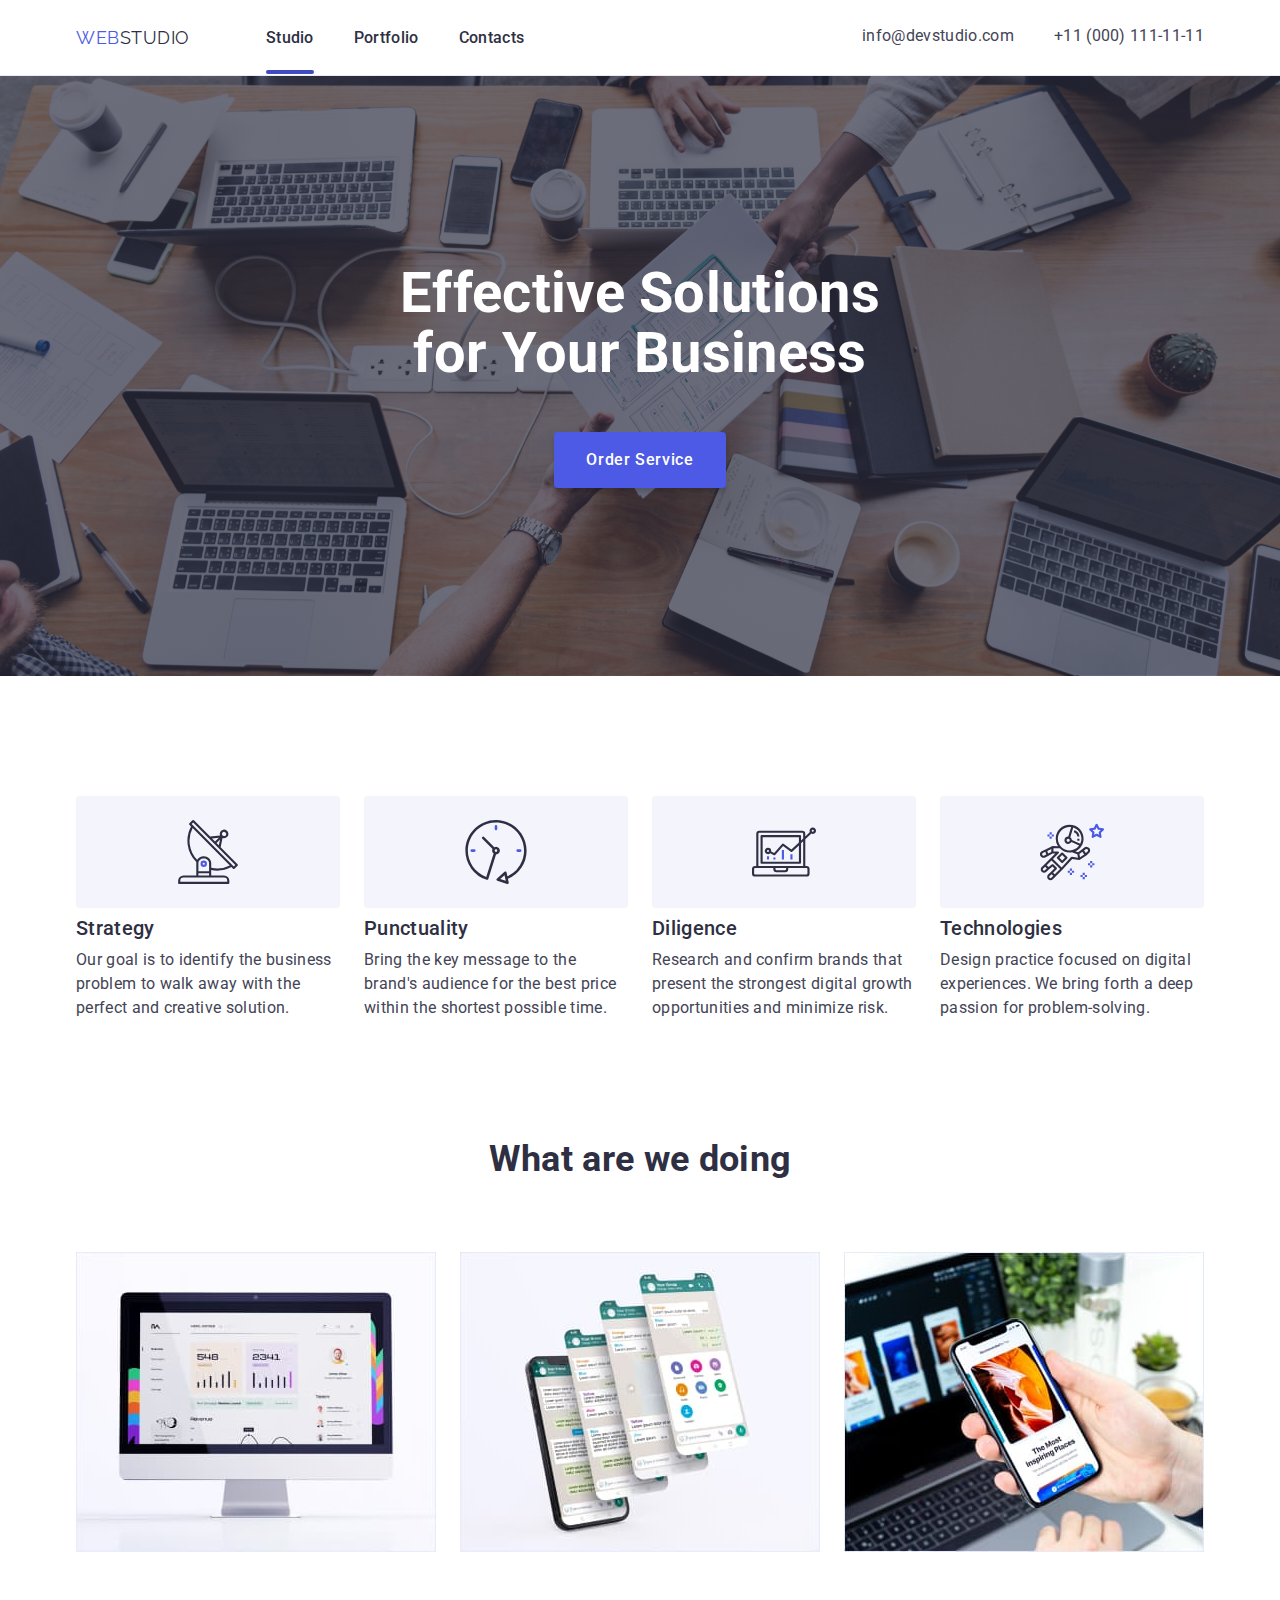
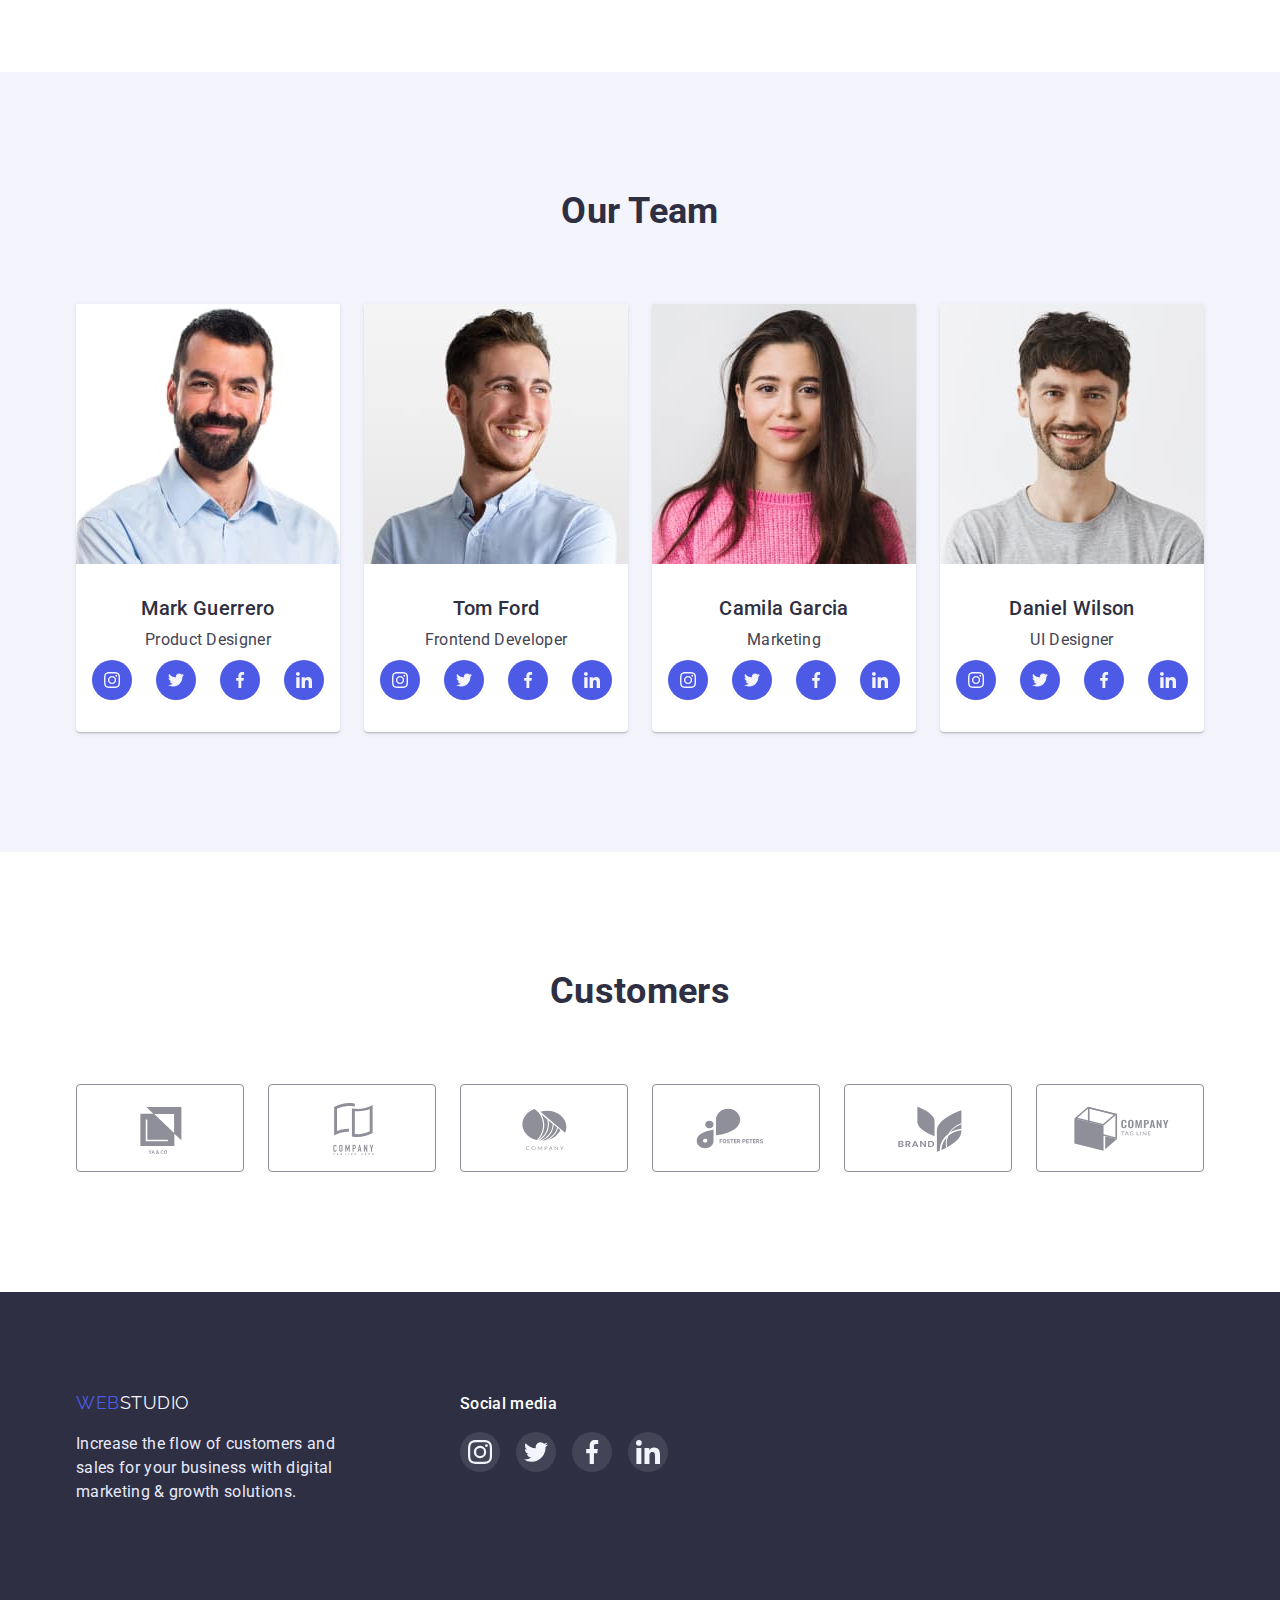
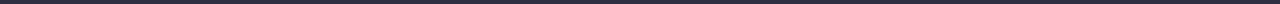
==== index.html @ 822877cd "Initial commit" ====
<!DOCTYPE html>
<html lang="en">
  <head>
    <meta charset="UTF-8" />
    <meta name="viewport" content="width=device-width, initial-scale=1.0" />
    <title>WebStudio</title>
    <link rel="preconnect" href="https://fonts.googleapis.com" />
    <link rel="preconnect" href="https://fonts.gstatic.com" crossorigin />
    <link
      href="https://fonts.googleapis.com/css2?family=Raleway:wght@800&family=Roboto:wght@400;500;700;900&display=swap"
      rel="stylesheet"
    />
    <link
      rel="stylesheet"
      href="https://cdnjs.cloudflare.com/ajax/libs/modern-normalize/1.0.0/modern-normalize.min.css"
    />
    <link rel="stylesheet" href="./css/styles.css" />
  </head>
  <body>
    <header class="header">
      <div class="container">
        <!-- Navigation -->
        <nav class="header-nav">
          <!-- Logo -->
          <a href="./index.html" class="header-logo link">
            <span class="web-logo-part">Web</span>Studio</a
          >
          <!-- Sections -->
          <ul class="header-menu list">
            <li><a href="./index.html" class="active-link">Studio</a></li>
            <li>
              <a href="./portfolio.html" class="link">Portfolio</a>
            </li>
            <li><a href="#" class="link">Contacts</a></li>
          </ul>
        </nav>
        <!-- Contacts -->
        <address>
          <ul class="header-contacts list">
            <li>
              <a
                href="mailto:info@devstudio.com"
                class="header-contacts-mailto link"
                >info@devstudio.com</a
              >
            </li>
            <li>
              <a href="tel:+11(000)111-11-11" class="header-contacts-tel link"
                >+11 (000) 111-11-11</a
              >
            </li>
          </ul>
        </address>
      </div>
    </header>
    <main>
      <!-- Hero -->
      <section class="hero">
        <h1 class="hero-title main-title">
          Effective Solutions for Your Business
        </h1>
        <button type="button" class="btn primary modal-open" data-modal-open>
          Order Service
        </button>
      </section>
      <!-- Оur Features -->
      <section class="section">
        <div class="container">
          <h2 class="visually-hidden">Оur Features</h2>
          <ul class="features-list list">
            <li class="features-item">
              <div class="features-container">
                <svg class="features-icon" width="64" height="64">
                  <use href="./images/icons.svg#icon-feature-1"></use>
                </svg>
              </div>
              <h3 class="sub-title">Strategy</h3>
              <p>
                Our goal is to identify the business problem to walk away with
                the perfect and creative solution.
              </p>
            </li>
            <li class="features-item">
              <div class="features-container">
                <svg class="features-icon" width="64" height="64">
                  <use href="./images/icons.svg#icon-feature-2"></use>
                </svg>
              </div>
              <h3 class="sub-title">Punctuality</h3>
              <p>
                Bring the key message to the brand's audience for the best price
                within the shortest possible time.
              </p>
            </li>
            <li class="features-item">
              <div class="features-container">
                <svg class="features-icon" width="64" height="64">
                  <use href="./images/icons.svg#icon-feature-3"></use>
                </svg>
              </div>
              <h3 class="sub-title">Diligence</h3>
              <p>
                Research and confirm brands that present the strongest digital
                growth opportunities and minimize risk.
              </p>
            </li>
            <li class="features-item">
              <div class="features-container">
                <svg class="features-icon" width="64" height="64">
                  <use href="./images/icons.svg#icon-feature-4"></use>
                </svg>
              </div>
              <h3 class="sub-title">Technologies</h3>
              <p>
                Design practice focused on digital experiences. We bring forth a
                deep passion for problem-solving.
              </p>
            </li>
          </ul>
        </div>
      </section>
      <!-- Our Flow -->
      <section class="flow">
        <div class="container">
          <h2 class="section-title">What are we doing</h2>
          <ul class="flow-list list">
            <li class="flow-item">
              <img
                src="./images/our-flow/monitor.jpg"
                alt="Monitor with infographic on the webpage"
                width="360"
                height="300"
              />
            </li>
            <li class="flow-item">
              <img
                src="./images/our-flow/mobile_screens.jpg"
                alt="Mobile phone with four examples of messages screen"
                width="360"
                height="300"
              />
            </li>
            <li class="flow-item">
              <img
                src="./images/our-flow/mobile_in_hand.jpg"
                alt="Mobile phone with the bright picture in the man's hand on the background of the laptop"
                width="360"
                height="300"
              />
            </li>
          </ul>
        </div>
      </section>
      <!-- Our Team -->
      <section class="team section">
        <div class="container">
          <h2 class="section-title">Our Team</h2>
          <ul class="team-list list">
            <li class="team-item">
              <img
                src="./images/our-team/mark.jpg"
                alt="Photo of Mark Guerrero - our Product Designer"
                width="264"
                height="260"
              />
              <div class="team-item-wrap">
                <h3 class="sub-title">Mark Guerrero</h3>
                <p>Product Designer</p>
                <ul class="social-media-list list">
                  <li class="social-media-item">
                    <a href="#" class="social-media-link link">
                      <svg class="social-media-icon" width="16" height="16">
                        <use href="./images/icons.svg#icon-instagram"></use>
                      </svg>
                    </a>
                  </li>
                  <li class="social-media-item">
                    <a href="#" class="social-media-link link"
                      ><svg class="social-media-icon" width="16" height="16">
                        <use href="./images/icons.svg#icon-twitter"></use></svg
                    ></a>
                  </li>
                  <li class="social-media-item">
                    <a href="#" class="social-media-link link"
                      ><svg class="social-media-icon" width="16" height="16">
                        <use href="./images/icons.svg#icon-fb"></use></svg
                    ></a>
                  </li>
                  <li class="social-media-item">
                    <a href="#" class="social-media-link link"
                      ><svg class="social-media-icon" width="16" height="16">
                        <use href="./images/icons.svg#icon-linkedin"></use></svg
                    ></a>
                  </li>
                </ul>
              </div>
            </li>
            <li class="team-item">
              <img
                src="./images/our-team/tom.jpg"
                alt="Photo of Tom Ford - our Frontend Developer"
                width="264"
                height="260"
              />
              <div class="team-item-wrap">
                <h3 class="sub-title">Tom Ford</h3>
                <p>Frontend Developer</p>
                <ul class="social-media-list list">
                  <li class="social-media-item">
                    <a href="#" class="social-media-link link">
                      <svg class="social-media-icon" width="16" height="16">
                        <use href="./images/icons.svg#icon-instagram"></use>
                      </svg>
                    </a>
                  </li>
                  <li class="social-media-item">
                    <a href="#" class="social-media-link link"
                      ><svg class="social-media-icon" width="16" height="16">
                        <use href="./images/icons.svg#icon-twitter"></use></svg
                    ></a>
                  </li>
                  <li class="social-media-item">
                    <a href="#" class="social-media-link link"
                      ><svg class="social-media-icon" width="16" height="16">
                        <use href="./images/icons.svg#icon-fb"></use></svg
                    ></a>
                  </li>
                  <li class="social-media-item">
                    <a href="#" class="social-media-link link"
                      ><svg class="social-media-icon" width="16" height="16">
                        <use href="./images/icons.svg#icon-linkedin"></use></svg
                    ></a>
                  </li>
                </ul>
              </div>
            </li>
            <li class="team-item">
              <img
                src="./images/our-team/camila.jpg"
                alt="Photo of Camila Garcia - our Marketing Specialist"
                width="264"
                height="260"
              />
              <div class="team-item-wrap">
                <h3 class="sub-title">Camila Garcia</h3>
                <p>Marketing</p>
                <ul class="social-media-list list">
                  <li class="social-media-item">
                    <a href="#" class="social-media-link link">
                      <svg class="social-media-icon" width="16" height="16">
                        <use href="./images/icons.svg#icon-instagram"></use>
                      </svg>
                    </a>
                  </li>
                  <li class="social-media-item">
                    <a href="#" class="social-media-link link"
                      ><svg class="social-media-icon" width="16" height="16">
                        <use href="./images/icons.svg#icon-twitter"></use></svg
                    ></a>
                  </li>
                  <li class="social-media-item">
                    <a href="#" class="social-media-link link"
                      ><svg class="social-media-icon" width="16" height="16">
                        <use href="./images/icons.svg#icon-fb"></use></svg
                    ></a>
                  </li>
                  <li class="social-media-item">
                    <a href="#" class="social-media-link link"
                      ><svg class="social-media-icon" width="16" height="16">
                        <use href="./images/icons.svg#icon-linkedin"></use></svg
                    ></a>
                  </li>
                </ul>
              </div>
            </li>
            <li class="team-item">
              <img
                src="./images/our-team/daniel.jpg"
                alt="Photo of Daniel Wilson- our UI Designer"
                width="264"
                height="260"
              />
              <div class="team-item-wrap">
                <h3 class="sub-title">Daniel Wilson</h3>
                <p>UI Designer</p>
                <ul class="social-media-list list">
                  <li class="social-media-item">
                    <a href="#" class="social-media-link link">
                      <svg class="social-media-icon" width="16" height="16">
                        <use href="./images/icons.svg#icon-instagram"></use>
                      </svg>
                    </a>
                  </li>
                  <li class="social-media-item">
                    <a href="#" class="social-media-link link"
                      ><svg class="social-media-icon" width="16" height="16">
                        <use href="./images/icons.svg#icon-twitter"></use></svg
                    ></a>
                  </li>
                  <li class="social-media-item">
                    <a href="#" class="social-media-link link"
                      ><svg class="social-media-icon" width="16" height="16">
                        <use href="./images/icons.svg#icon-fb"></use></svg
                    ></a>
                  </li>
                  <li class="social-media-item">
                    <a href="#" class="social-media-link link"
                      ><svg class="social-media-icon" width="16" height="16">
                        <use href="./images/icons.svg#icon-linkedin"></use></svg
                    ></a>
                  </li>
                </ul>
              </div>
            </li>
          </ul>
        </div>
      </section>
      <!-- Our Customers -->
      <section class="section">
        <div class="container">
          <h2 class="section-title">Customers</h2>
          <ul class="customers-list list">
            <li class="customers-item">
              <a href="#" class="customers-link link">
                <svg class="customers-icon" width="104" height="56">
                  <use href="./images/icons.svg#icon-client-1"></use></svg
              ></a>
            </li>
            <li class="customers-item">
              <a href="#" class="customers-link link"
                ><svg class="customers-icon" width="104" height="56">
                  <use href="./images/icons.svg#icon-client-2"></use></svg
              ></a>
            </li>
            <li class="customers-item">
              <a href="#" class="customers-link link"
                ><svg class="customers-icon" width="104" height="56">
                  <use href="./images/icons.svg#icon-client-3"></use></svg
              ></a>
            </li>
            <li class="customers-item">
              <a href="#" class="customers-link link"
                ><svg class="customers-icon" width="104" height="56">
                  <use href="./images/icons.svg#icon-client-4"></use></svg
              ></a>
            </li>
            <li class="customers-item">
              <a href="#" class="customers-link link"
                ><svg class="customers-icon" width="104" height="56">
                  <use href="./images/icons.svg#icon-client-5"></use></svg
              ></a>
            </li>
            <li class="customers-item">
              <a href="#" class="customers-link link"
                ><svg class="customers-icon" width="104" height="56">
                  <use href="./images/icons.svg#icon-client-6"></use></svg
              ></a>
            </li>
          </ul>
        </div>
      </section>
    </main>
    <footer class="footer">
      <div class="container">
        <div class="footer-logo-block">
          <!-- Logo -->
          <a href="./index.html" class="footer-logo link">
            <span class="web-logo-part">Web</span>Studio</a
          >
          <p class="footer-text">
            Increase the flow of customers and sales for your business with
            digital marketing & growth solutions.
          </p>
        </div>
        <div class="footer-social-media">
          <p class="footer-icons-title">Social media</p>
          <ul class="footer-social-media-list list">
            <li class="footer-social-media-item">
              <a href="#" class="footer-social-media-link link">
                <svg class="social-media-icon" width="24" height="24">
                  <use href="./images/icons.svg#icon-instagram"></use>
                </svg>
              </a>
            </li>
            <li class="footer-social-media-item">
              <a href="#" class="footer-social-media-link link"
                ><svg class="social-media-icon" width="24" height="24">
                  <use href="./images/icons.svg#icon-twitter"></use></svg
              ></a>
            </li>
            <li class="footer-social-media-item">
              <a href="#" class="footer-social-media-link link"
                ><svg class="social-media-icon" width="24" height="24">
                  <use href="./images/icons.svg#icon-fb"></use></svg
              ></a>
            </li>
            <li>
              <a href="#" class="footer-social-media-link link"
                ><svg class="social-media-icon" width="24" height="24">
                  <use href="./images/icons.svg#icon-linkedin"></use></svg
              ></a>
            </li>
          </ul>
        </div>
      </div>
    </footer>
    <!-- Backdrop -->
    <div class="is-hidden backdrop" data-modal>
      <!-- Modal -->
      <div class="modal">
        <button type="button" class="modal-close" data-modal-close>
          <svg width="8" height="8">
            <use href="./images/icons.svg#icon-close"></use>
          </svg>
        </button>
      </div>
    </div>
    <script src="./js/modal.js"></script>
  </body>
</html>
---- css/styles.css ----
/* ROOT */

:root {
  /* Positioning */
  --top-bottom-section-padding: 120px;
  --section-bottom-margin: 72px;
  --p-margin-top-bottom: 8px;
  --column-img-gap: 24px;
  --row-img-gap: 48px;
  --header-gap: 40px;
  --footer-gap-margin: 16px;

  /* Transition */
  --transition-duration: 250ms;
  --transition-timing-function: cubic-bezier(0.4, 0, 0.2, 1);

  /* Border */
  --btn-border-radius: 4px;

  /* Color */
  --primary-brand-color: #4d5ae5;
  --pressed-state-color: #404bbf;
  --success-color: #31d0aa;
  --title-text-color: #2e2f42;
  --subtle-text-color: #8e8f99;
  --primary-text-color: #434455;
  --accent-color: #e7e9fc;
  --light-backgrounds-color: #f4f4fd;
  --main-basic-color: #ffffff;
  --hero-bg: #2e2f42;
  --hero-bg-gradient: rgba(46, 47, 66, 0.7);
  --modal-window-color: #fcfcfc;
  --modal-overlay-color: rgba(46, 47, 66, 0.4);

  /* Font */

  /* Family */
  --primary-font: Roboto;
  --logo-font: Raleway;
  --family-font: sans-serif;
  /* Weight */
  --med-font: 500;
  --bold-font: 700;
  /* Size */
  --main-title-font-size: 56px;
  --section-title-font-size: 36px;
  --sub-title-font-size: 20px;
  --logo-font-size: 18px;
  --small-font-size: 12px;
  /* Line height */
  --main-title-line-height: 1.07;
  --section-title-line-height: 1.11;
  --small-line-height: 1.16;
  --footer-logo-line-height: 1.17;
  --sub-title-line-height: 1.2;
  --header-logo-line-height: 1.33;
  --primary-line-height: 1.5;
  /* Letter spacing */
  --primary-letter-spacing: 0.02em;
  --logo-letter-spacing: 0.03em;
  --small-btn-letter-spacing: 0.04em;
}

/* RESET */

h1,
h2,
h3,
p {
  margin: 0;
}

ul {
  padding: 0;
  margin: 0;
}

img {
  display: block;
  width: 100%;
  max-width: 100%;
  height: auto;
}

address {
  font-style: normal;
}

.container {
  width: 100%;
  max-width: 1158px;
  padding: 0 15px;
  margin: 0 auto;
}

.section {
  padding: var(--top-bottom-section-padding) 0;
}

.link,
.active-link {
  color: inherit;
  text-decoration: none;
}

.list {
  list-style: none;
}

/* Body */

body {
  color: var(--primary-text-color);
  background-color: var(--main-basic-color);

  font-family: var(--primary-font), var(--family-font);
  line-height: var(--primary-line-height);
  letter-spacing: var(--primary-letter-spacing);
}

/* Titles */

/* h1 */
.main-title {
  font-weight: var(--bold-font);
  font-size: var(--main-title-font-size);
  line-height: var(--main-title-line-height);
}

/* h2 */
.section-title {
  margin-bottom: var(--section-bottom-margin);

  color: var(--title-text-color);

  font-weight: var(--bold-font);
  font-size: var(--section-title-font-size);
  line-height: var(--section-title-line-height);
  text-align: center;
}

/* h3 */
.sub-title {
  margin-bottom: var(--p-margin-top-bottom);

  color: var(--title-text-color);

  font-weight: var(--med-font);
  font-size: var(--sub-title-font-size);
  line-height: var(--sub-title-line-height);
}

.visually-hidden {
  position: absolute;
  width: 1px;
  height: 1px;
  margin: -1px;
  border: 0;
  padding: 0;

  white-space: nowrap;
  clip-path: inset(100%);
  clip: rect(0 0 0 0);
  overflow: hidden;
}

/* Buttons */

.btn {
  display: block;
  margin: 0 auto;
  border-radius: var(--btn-border-radius);
  text-align: center;

  font-family: inherit;
  font-weight: var(--med-font);
  font-size: inherit;
  line-height: inherit;
  letter-spacing: var(--small-btn-letter-spacing);

  cursor: pointer;
}

.btn.primary {
  border: transparent;
  box-shadow: 0px 4px 4px rgba(0, 0, 0, 0.15);
  padding: 16px 32px 16px 32px;
  min-width: 169px;

  background-color: var(--primary-brand-color);
  color: var(--main-basic-color);

  transition: box-shadow var(--transition-duration)
      var(--transition-timing-function),
    background-color var(--transition-duration)
      var(--transition-timing-function);
}

.btn.primary:is(:hover, :focus) {
  box-shadow: 0px 1px 6px rgba(46, 47, 66, 0.08),
    0px 1px 1px rgba(46, 47, 66, 0.16), 0px 2px 1px rgba(46, 47, 66, 0.08);

  background-color: var(--pressed-state-color);
}

.btn.secondary {
  padding: 12px 24px 12px 24px;
  min-width: 69px;
  border: 1px solid var(--accent-color);

  background-color: var(--light-backgrounds-color);
  color: var(--primary-brand-color);

  transition: box-shadow var(--transition-duration)
      var(--transition-timing-function),
    background-color var(--transition-duration)
      var(--transition-timing-function),
    color var(--transition-duration) var(--transition-timing-function);
}

.btn.secondary:is(:hover, :focus) {
  border: 1px solid transparent;
  box-shadow: 0px 3px 1px rgba(0, 0, 0, 0.1), 0px 2px 1px rgba(0, 0, 0, 0.08),
    0px 2px 2px rgba(0, 0, 0, 0.12);

  background-color: var(--pressed-state-color);
  color: var(--main-basic-color);
}

/* Logo */

.web-logo-part {
  color: var(--primary-brand-color);
}

/* HEADER */

.header {
  border-bottom: 1px solid var(--accent-color);
}

.header > .container {
  display: flex;
}

/* Navigation */

.header-nav {
  display: flex;
  align-items: center;
  margin-right: auto;
}

/* Logo */

.header-logo {
  color: var(--title-text-color);

  font-family: var(--logo-font), var(--family-font);
  font-size: var(--logo-font-size);
  letter-spacing: var(--logo-letter-spacing);
  line-height: var(--logo-line-height);
  text-transform: uppercase;
}

/* Sections */

.header-menu {
  display: flex;
  gap: var(--header-gap);
  margin-left: 76px;
}

.header-menu .link,
.header-menu .active-link {
  position: relative;

  color: var(--title-text-color);

  font-weight: var(--med-font);

  transition: color var(--transition-duration) var(--transition-timing-function);
}

.header-menu .link:is(:hover, :focus),
.header-menu .active-link:is(:hover, :focus) {
  color: var(--pressed-state-color);
}

/* Лінія в меню навігації підсвічується на активній сторінці  */
.header-menu .active-link::after {
  content: '';
  position: absolute;
  left: 0;
  bottom: 0;
  border-radius: 2px;

  display: block;
  width: 100%;
  height: 4px;

  background-color: var(--pressed-state-color);
}

/* Лінія в меню навігації підсвічується при переключенні між назвами сторінок сайту*/
.header-menu .link::after {
  content: '';
  position: absolute;
  left: 0;
  bottom: 0;
  border-radius: 2px;

  display: block;
  width: 100%;
  height: 4px;

  background-color: var(--pressed-state-color);

  opacity: 0;
  transform: scaleX(0);
  transform-origin: center left;
  transition: transform var(--transition-duration)
      var(--transition-timing-function),
    opacity var(--transition-duration) var(--transition-timing-function);
}

.header-menu .link:hover::after {
  opacity: 1;
  transform: scaleX(1);
}

/* Contacts */

.header-contacts {
  display: flex;
  gap: var(--header-gap);
}

.header-contacts-mailto,
.header-contacts-tel {
  color: var(--primary-text-color);

  transition: color var(--transition-duration) var(--transition-timing-function);
}

.header-contacts-mailto:is(:hover, :focus),
.header-contacts-tel:is(:hover, :focus) {
  color: var(--pressed-state-color);
}

.header-logo,
.header-menu .link,
.header-menu .active-link,
.header-contacts-mailto,
.header-contacts-tel {
  display: block;
  padding-top: 24px;
  padding-bottom: 24px;
}

/* PAGE STUDIO*/

/* Hero */

.hero {
  max-width: 1440px;
  margin-left: auto;
  margin-right: auto;
  padding-top: 188px;
  padding-bottom: 188px;

  background-image: linear-gradient(
      var(--hero-bg-gradient),
      var(--hero-bg-gradient)
    ),
    url(../images/hero.jpg);
  background-repeat: no-repeat;
  background-position: center;
  background-size: cover;
  background-color: var(--hero-bg);
}

.hero-title {
  color: var(--main-basic-color);

  text-align: center;
  max-width: 496px;
  margin: 0 auto 48px;
}

/* Our Features */

.features-list {
  display: flex;
  column-gap: var(--column-img-gap);
}

.features-item {
  width: calc((100% - 72px) / 4);
}

.features-container {
  height: 112px;
  display: flex;
  justify-content: center;
  align-items: center;
  margin-bottom: var(--p-margin-top-bottom);

  background-color: var(--light-backgrounds-color);
  border-radius: 4px;
}

/* Our Flow */

.flow {
  padding-bottom: var(--top-bottom-section-padding);
}

.flow-list {
  display: flex;
  column-gap: var(--column-img-gap);
}

.flow-item {
  width: calc((100% - 48px) / 3);
}

/* Our Team */

.team {
  background-color: var(--light-backgrounds-color);
}

.team-list {
  display: flex;
  gap: var(--column-img-gap);
}

.team-item {
  width: calc((100% - 72px) / 4);
  box-shadow: 0px 1px 6px rgba(46, 47, 66, 0.08),
    0px 1px 1px rgba(46, 47, 66, 0.16), 0px 2px 1px rgba(46, 47, 66, 0.08);
  border-radius: 0px 0px 4px 4px;

  background-color: var(--main-basic-color);
}

.team-item-wrap {
  padding: 32px 16px;
  text-align: center;
}

.social-media-list {
  display: flex;
  justify-content: center;
  gap: var(--column-img-gap);
  margin-top: var(--p-margin-top-bottom);
}

.social-media-item {
  width: calc((100% - 72px) / 4);
  height: 40px;
}

.social-media-link {
  display: flex;
  justify-content: center;
  align-items: center;
  width: 100%;
  height: 100%;

  background-color: var(--primary-brand-color);
  border-radius: 50%;

  transition: background-color var(--transition-duration)
    var(--transition-timing-function);
}

.social-media-link:is(:hover, :focus) {
  background-color: var(--pressed-state-color);
}

.social-media-icon {
  fill: var(--light-backgrounds-color);
}

/* Our Customers */

.customers-list {
  display: flex;
  gap: var(--column-img-gap);
}

.customers-item {
  width: calc((100% - 120px) / 6);
  height: 88px;
}

.customers-link {
  display: flex;
  justify-content: center;
  align-items: center;
  width: 100%;
  height: 100%;

  fill: var(--subtle-text-color);
  border: 1px solid var(--subtle-text-color);
  border-radius: 4px;

  transition: border-color var(--transition-duration)
      var(--transition-timing-function),
    fill var(--transition-duration) var(--transition-timing-function);
}

.customers-link:is(:hover, :focus) {
  border: 1px solid var(--pressed-state-color);
  fill: var(--pressed-state-color);
}

/* PAGE PORTFOLIO*/

.portfolio {
  padding-top: 96px;
  padding-bottom: var(--top-bottom-section-padding);
}

/* Our Portrolio */

.portfolio-filters {
  display: flex;
  justify-content: center;
  margin-bottom: var(--section-bottom-margin);
  column-gap: var(--column-img-gap);
}

/* Filters */

/* Portfolio */

.portfolio-list {
  display: flex;
  flex-wrap: wrap;
  row-gap: var(--row-img-gap);
  column-gap: var(--column-img-gap);
}

.portfolio-item {
  background: var(--main-basic-color);

  width: calc((100% - 48px) / 3);

  transition: box-shadow var(--transition-duration)
    var(--transition-timing-function);
}

.portfolio-item:hover {
  box-shadow: 0px 1px 6px rgba(46, 47, 66, 0.08),
    0px 1px 1px rgba(46, 47, 66, 0.16), 0px 2px 1px rgba(46, 47, 66, 0.08);
}

.portfolio-item:hover .portfolio-project-desc {
  transform: translateY(0%);
}

.portfolio-project-img {
  position: relative;
  overflow: hidden;
}

.portfolio-project-desc {
  position: absolute;
  top: 0;
  padding: 40px 32px 0;
  height: 100%;

  color: var(--light-backgrounds-color);
  background-color: var(--primary-brand-color);

  transform: translateY(100%);
  transition: transform var(--transition-duration)
    var(--transition-timing-function);
}

.portfolio-item-content {
  padding: 32px 16px;
  border-right: 1px solid var(--accent-color);
  border-bottom: 1px solid var(--accent-color);
  border-left: 1px solid var(--accent-color);
}

/* FOOTER */

.footer {
  padding-top: 100px;
  padding-bottom: 100px;

  background-color: var(--title-text-color);
}

.footer > .container {
  display: flex;
  align-items: baseline;
}

/* Logo */
.footer-logo {
  color: var(--light-backgrounds-color);

  font-family: var(--logo-font), var(--family-font);
  font-size: var(--logo-font-size);
  letter-spacing: var(--logo-letter-spacing);
  line-height: var(--footer-logo-line-height);
  text-transform: uppercase;
}

.footer-text {
  width: 264px;
  margin-top: 16px;

  color: var(--accent-color);
}

.footer-social-media {
  margin-left: 120px;
}

.footer-icons-title {
  margin-bottom: var(--footer-gap-margin);
  color: var(--main-basic-color);

  font-weight: var(--med-font);
}

.footer-social-media-list {
  display: flex;
  gap: var(--footer-gap-margin);
}

.footer-social-media-link {
  display: flex;
  justify-content: center;
  align-items: center;
  width: 40px;
  height: 40px;

  background: rgba(255, 255, 255, 0.1);
  border-radius: 50%;

  transition: background-color var(--transition-duration)
    var(--transition-timing-function);
}

.footer-social-media-link:is(:hover, :focus) {
  background-color: var(--success-color);
}

/* Backdrop */

.backdrop {
  position: fixed;
  top: 0;
  width: 100%;
  height: 100%;
  background-color: var(--modal-overlay-color);
  transition: opacity var(--transition-duration)
      var(--transition-timing-function),
    visibility var(--transition-duration) var(--transition-timing-function);
}

/* Modal */

.modal {
  position: absolute;
  top: 50%;
  left: 50%;
  transform: translate(-50%, -50%) scale(1) rotate(360deg);
  width: 408px;
  min-height: 576px;
  box-shadow: 0px 1px 1px rgba(0, 0, 0, 0.14), 0px 1px 3px rgba(0, 0, 0, 0.12),
    0px 2px 1px rgba(0, 0, 0, 0.2);
  border-radius: 4px;
  padding: 24px;

  background-color: var(--modal-window-color);

  transition: transform var(--transition-duration)
    var(--transition-timing-function);
}

.backdrop.is-hidden .modal {
  transform: translate(-50%, -50%) scale(0) rotate(0);
}

.modal-close {
  display: block;
  margin-left: auto;
  padding: 0;
  text-align: center;
  width: 24px;
  height: 24px;
  border: 1px solid rgba(0, 0, 0, 0.1);
  border-radius: 50%;

  background: var(--light-backgrounds-color);
  fill: #000000;

  transition: background-color var(--transition-duration)
      var(--transition-timing-function),
    fill var(--transition-duration) var(--transition-timing-function);

  cursor: pointer;
}

.modal-close:is(:hover, :focus) {
  background: var(--pressed-state-color);
  fill: var(--main-basic-color);
}

.is-hidden {
  opacity: 0;
  pointer-events: none;
  visibility: hidden;
}
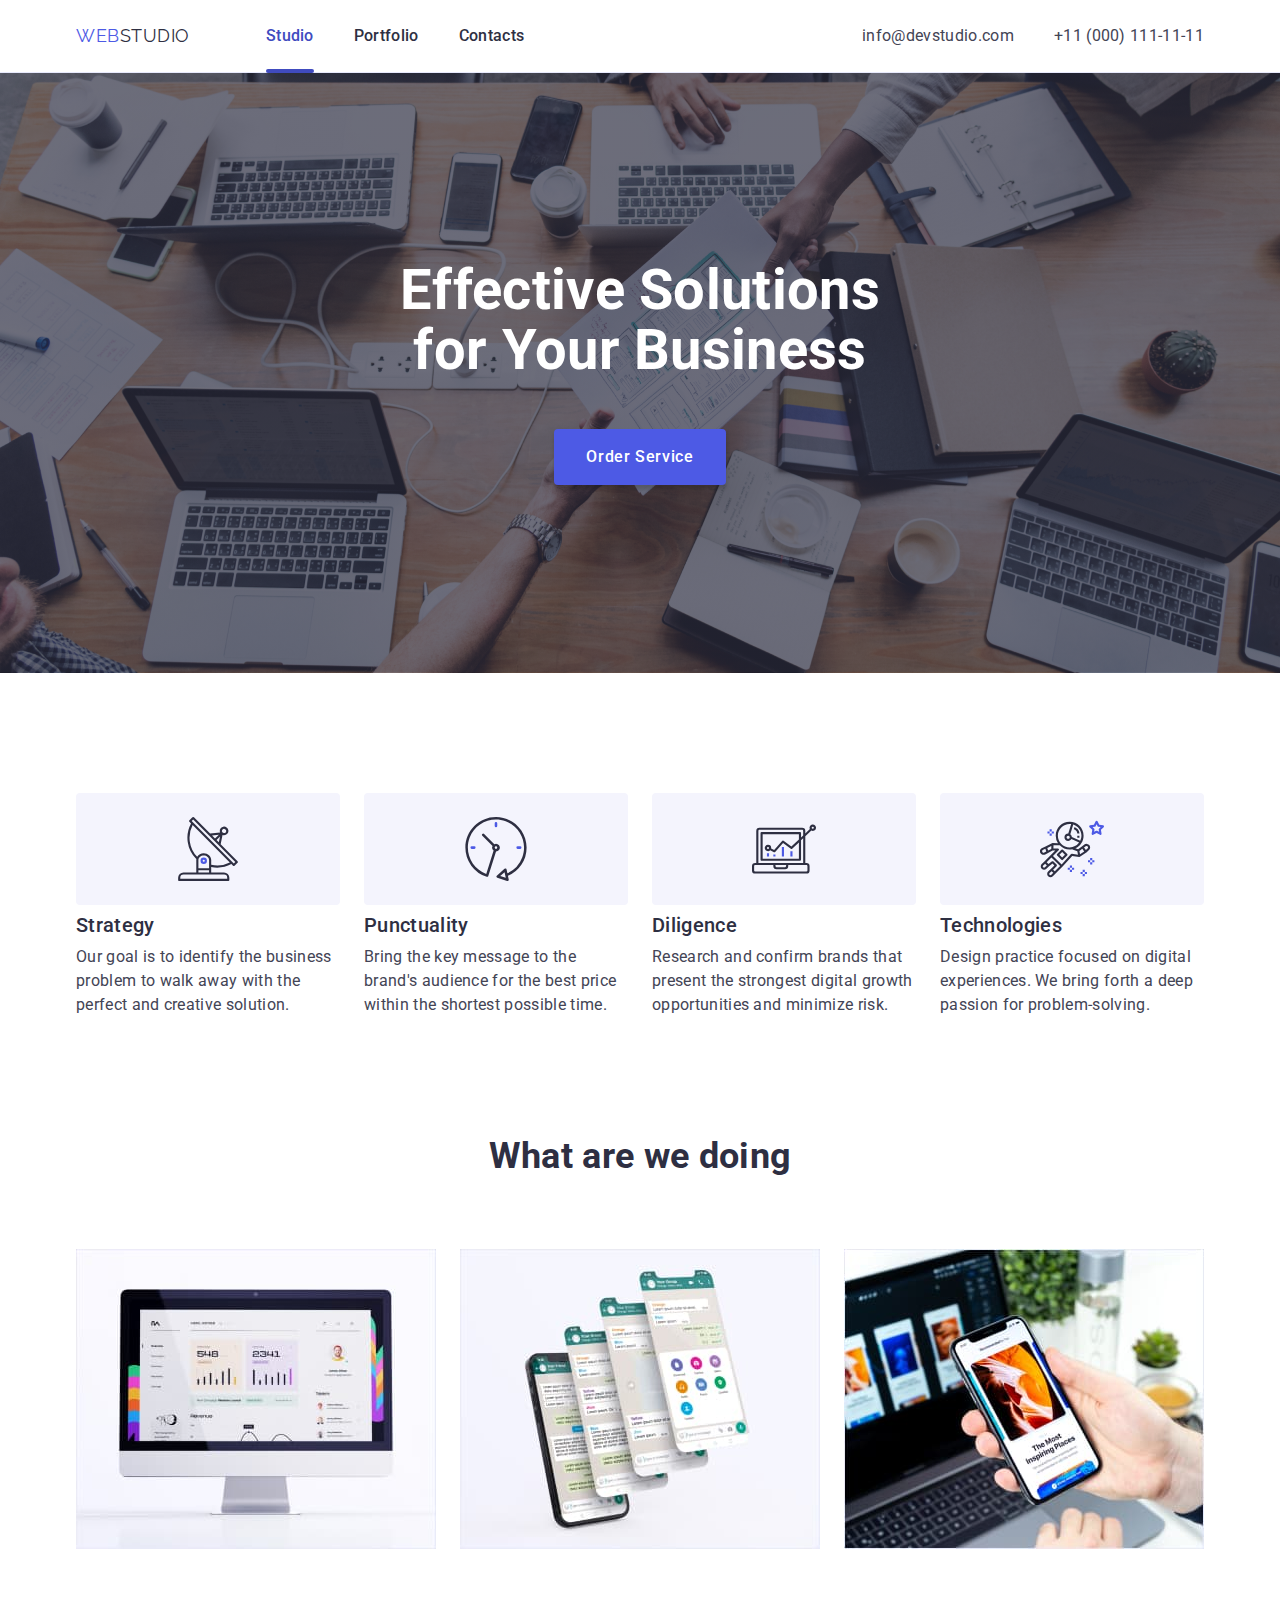
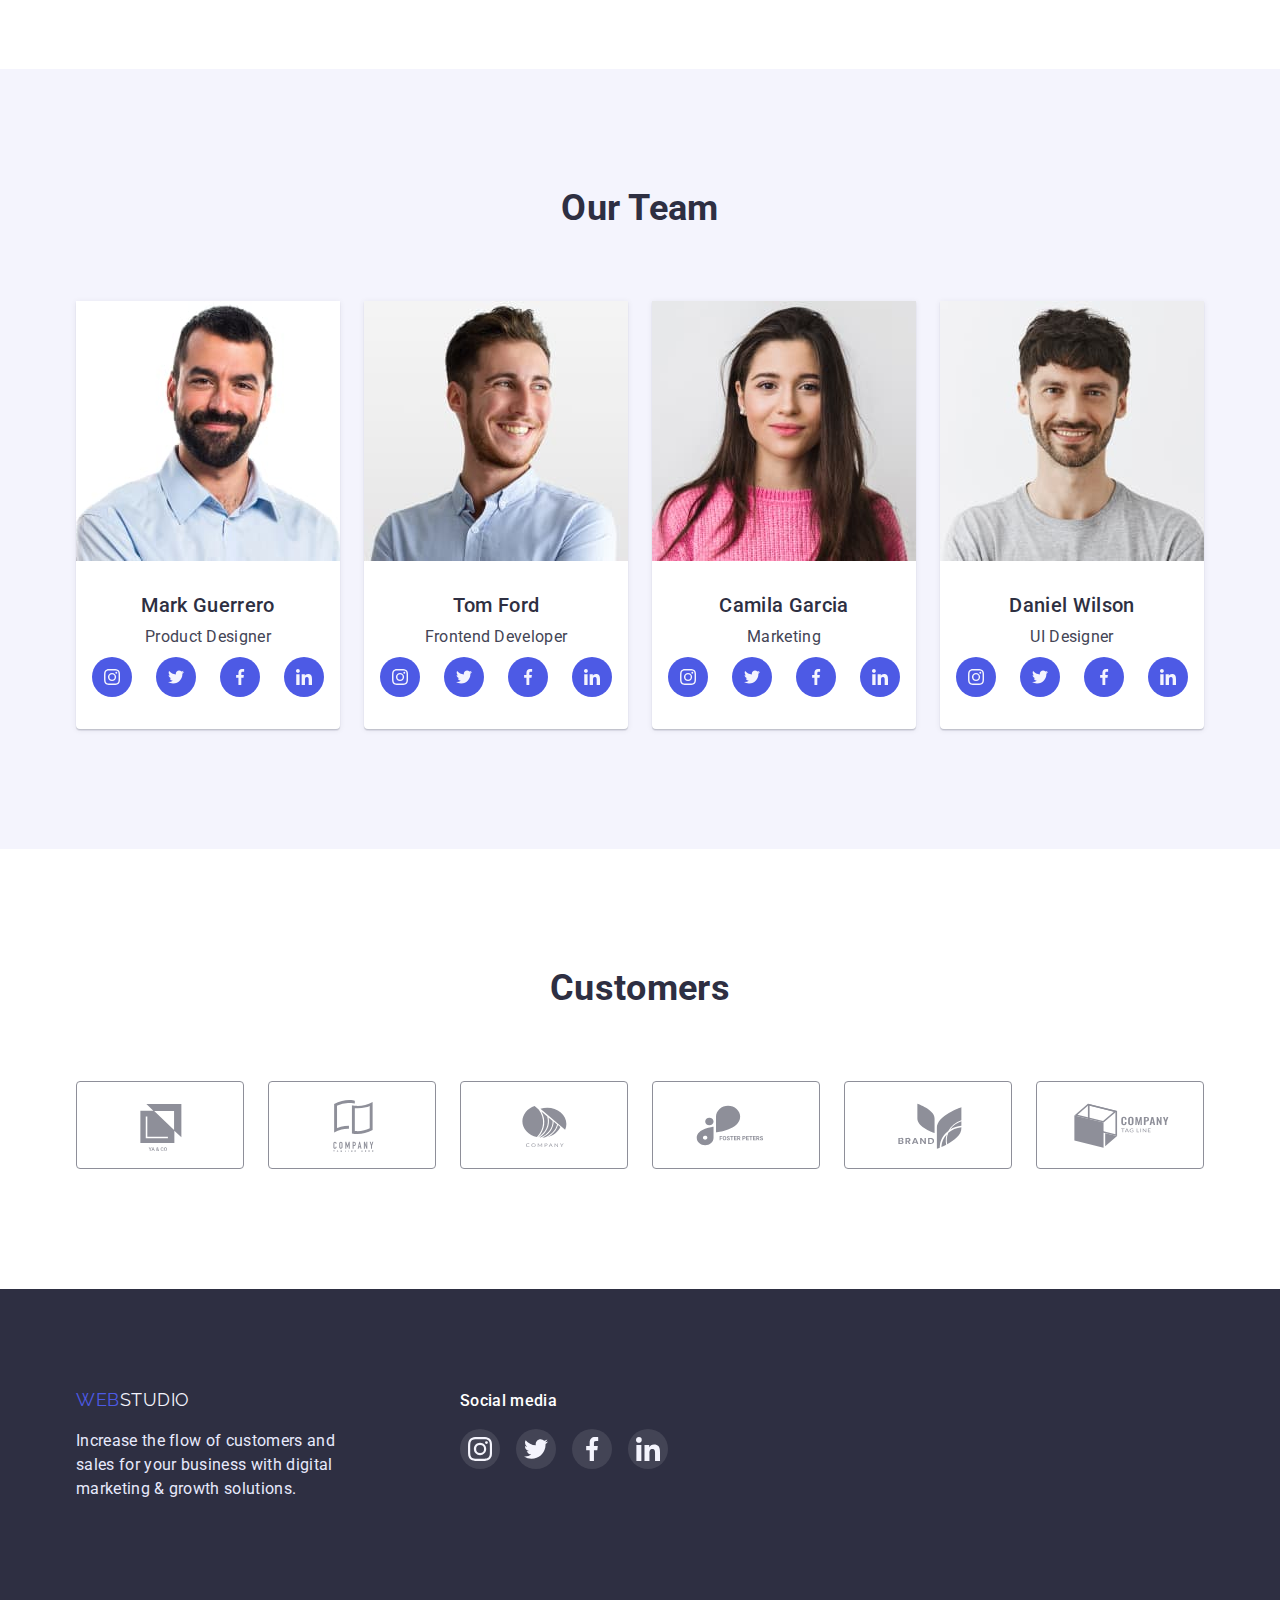
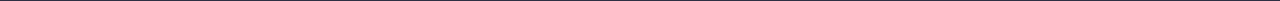
==== commit 441b0923: "Add form and edits from HW№5" ====
--- a/index.html
+++ b/index.html
@@ -414,6 +414,15 @@
           </svg>
         </button>
       </div>
+      <form class="form-order">
+        <label for="name">Name</label>
+        <input type="text" name="name" id="name" />
+        <label for="tel">Phone</label>
+        <input type="tel" name="tel" id="tel" />
+        <label for="email">Email</label>
+        <input type="email" name="email" id="email" />
+        <button type="submit">Send</button>
+      </form>
     </div>
     <script src="./js/modal.js"></script>
   </body>
--- a/css/styles.css
+++ b/css/styles.css
@@ -259,7 +259,7 @@
   font-family: var(--logo-font), var(--family-font);
   font-size: var(--logo-font-size);
   letter-spacing: var(--logo-letter-spacing);
-  line-height: var(--logo-line-height);
+  line-height: var(--header-logo-line-height);
   text-transform: uppercase;
 }
 
@@ -282,17 +282,19 @@
   transition: color var(--transition-duration) var(--transition-timing-function);
 }
 
-.header-menu .link:is(:hover, :focus),
-.header-menu .active-link:is(:hover, :focus) {
+.header-menu .link:is(:hover, :focus) {
   color: var(--pressed-state-color);
 }
 
-/* Лінія в меню навігації підсвічується на активній сторінці  */
+.header-menu .active-link {
+  color: var(--pressed-state-color);
+}
+
 .header-menu .active-link::after {
   content: '';
   position: absolute;
   left: 0;
-  bottom: 0;
+  bottom: -1px;
   border-radius: 2px;
 
   display: block;
@@ -300,33 +302,6 @@
   height: 4px;
 
   background-color: var(--pressed-state-color);
-}
-
-/* Лінія в меню навігації підсвічується при переключенні між назвами сторінок сайту*/
-.header-menu .link::after {
-  content: '';
-  position: absolute;
-  left: 0;
-  bottom: 0;
-  border-radius: 2px;
-
-  display: block;
-  width: 100%;
-  height: 4px;
-
-  background-color: var(--pressed-state-color);
-
-  opacity: 0;
-  transform: scaleX(0);
-  transform-origin: center left;
-  transition: transform var(--transition-duration)
-      var(--transition-timing-function),
-    opacity var(--transition-duration) var(--transition-timing-function);
-}
-
-.header-menu .link:hover::after {
-  opacity: 1;
-  transform: scaleX(1);
 }
 
 /* Contacts */
@@ -692,10 +667,11 @@
 }
 
 .modal-close {
-  display: block;
   margin-left: auto;
   padding: 0;
-  text-align: center;
+  display: flex;
+  justify-content: center;
+  align-items: center;
   width: 24px;
   height: 24px;
   border: 1px solid rgba(0, 0, 0, 0.1);
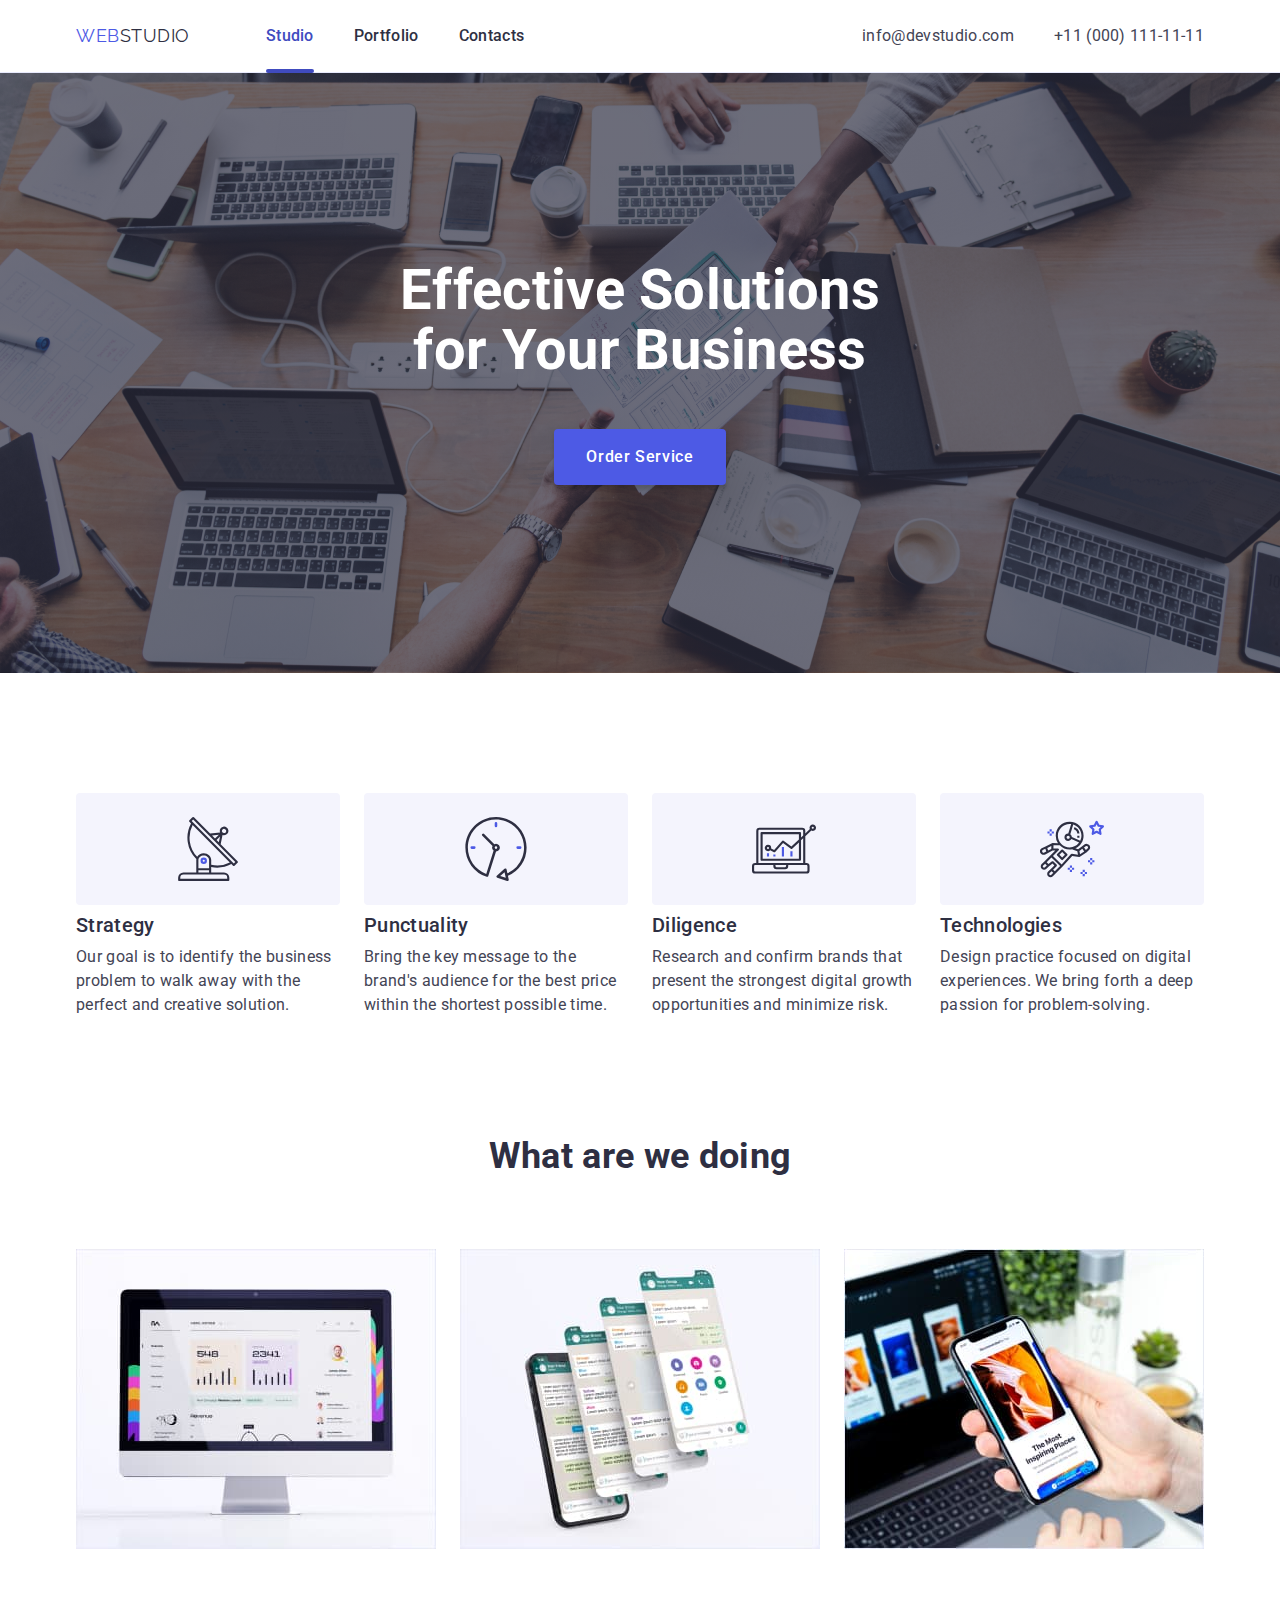
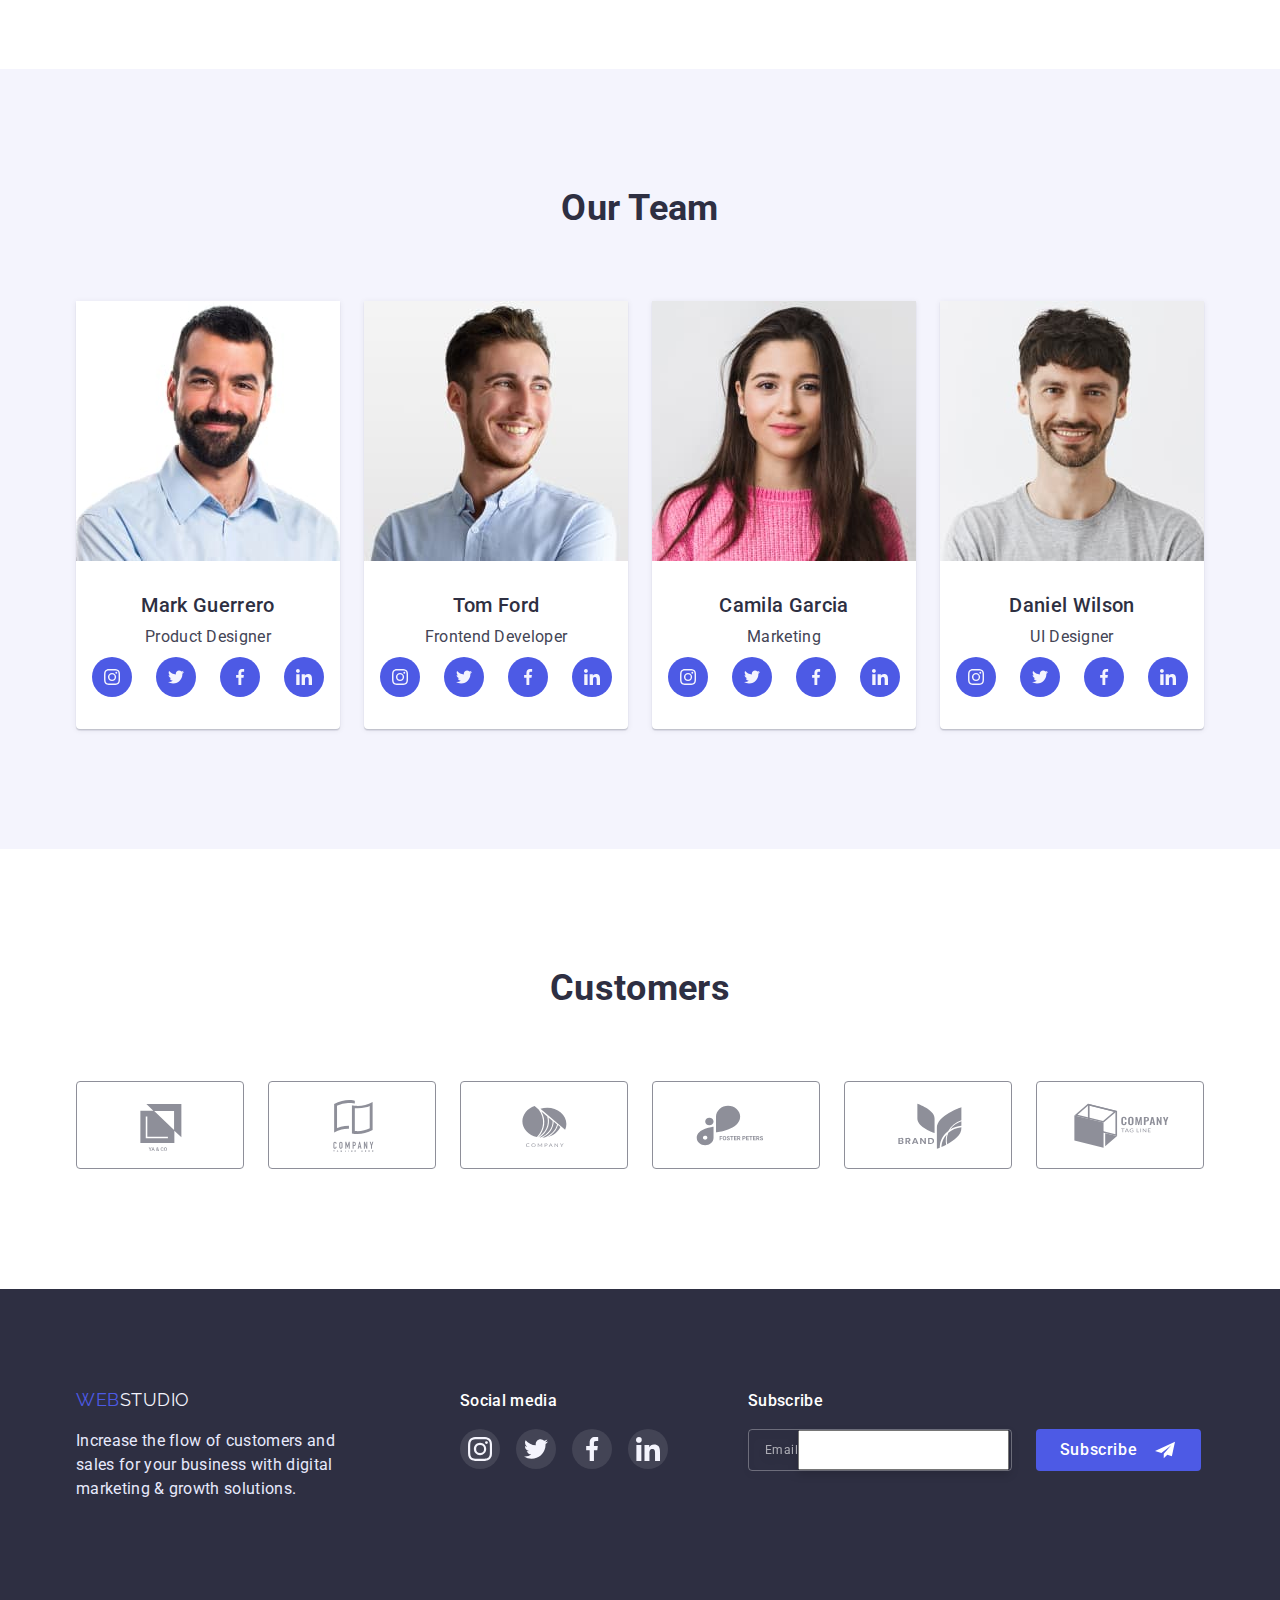
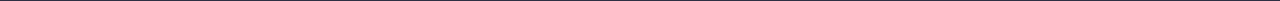
==== commit 4fe8ae9d: "Add form" ====
--- a/index.html
+++ b/index.html
@@ -402,6 +402,22 @@
             </li>
           </ul>
         </div>
+        <!-- Form -->
+        <form class="form-subscribe">
+          <p class="footer-subscribe-title">Subscribe</p>
+          <div class="form-subscribe-items">
+            <div class="form-subscribe-field">
+              <label for="email" class="form-subscribe-label">Email</label>
+              <input type="email" name="email" id="email" />
+            </div>
+            <button type="submit" class="btn btn-subscribe">
+              Subscribe
+              <svg width="24" height="20">
+                <use href="./images/icons.svg#icon-subscribe"></use>
+              </svg>
+            </button>
+          </div>
+        </form>
       </div>
     </footer>
     <!-- Backdrop -->
@@ -413,16 +429,108 @@
             <use href="./images/icons.svg#icon-close"></use>
           </svg>
         </button>
+        <p class="form-order-title">
+          Leave your contacts and we will call you back
+        </p>
+        <!-- Form-order -->
+        <form class="form-order">
+          <div class="form-order-field">
+            <label for="user-name" class="">Name</label>
+            <div class="form-order-field-wrap">
+              <input
+                class="form-order-input"
+                name="user-name"
+                type="text"
+                id="user-name"
+              />
+              <svg class="form-order-icon" width="18" height="18">
+                <use href="./images/icons.svg#icon-person"></use>
+              </svg>
+            </div>
+          </div>
+          <div class="form-order-field">
+            <label for="user-tel" class="">Phone</label>
+            <div class="form-order-field-wrap">
+              <input
+                class="form-order-input"
+                name="user-tel"
+                type="tel"
+                id="user-tel"
+              />
+              <svg class="form-order-icon" width="18" height="18">
+                <use href="./images/icons.svg#icon-phone"></use>
+              </svg>
+            </div>
+          </div>
+          <div class="form-order-field">
+            <label for="user-email" class="form-order-label">Email</label>
+            <div class="form-order-field-wrap">
+              <input
+                class="form-order-input"
+                name="user-email"
+                type="email"
+                id="user-email"
+              />
+              <svg class="form-order-icon" width="18" height="18">
+                <use href="./images/icons.svg#icon-email"></use>
+              </svg>
+            </div>
+          </div>
+          <button type="submit">Send</button>
+          <!-- Попередня робота
+            <div class="form-order-field">
+            <label for="name" class="form-order-label">Name</label>
+            <div class="form-order-input-wrap">
+              <input
+                class="form-order-input"
+                type="text"
+                name="name"
+                id="name"
+              />
+              <svg class="form-order-icon" width="18" height="18">
+                <use href="./images/icons.svg#icon-person"></use>
+              </svg>
+            </div>
+          </div>
+          <div class="form-order-field">
+            <label for="tel" class="form-order-label">Phone</label>
+            <input class="form-order-input" type="tel" name="tel" id="tel" />
+            <svg class="form-order-icon" width="18" height="18">
+              <use href="./images/icons.svg#icon-phone"></use>
+            </svg>
+          </div>
+          <div class="form-order-field">
+            <label for="email" class="form-order-label">Email</label>
+            <input
+              class="form-order-input"
+              type="email"
+              name="email"
+              id="email"
+            />
+            <svg class="form-order-icon" width="18" height="18">
+              <use href="./images/icons.svg#icon-email"></use>
+            </svg>
+          </div>
+           <div class="form-order-field">
+            <label for="comment">Comment</label>
+            <textarea
+              class="comment"
+              name="comment"
+              id="comment"
+              placeholder="Text input"
+            >
+            </textarea>
+          </div>
+          <div class="form-order-checkbox">
+            <input type="checkbox" name="policy" id="policy" />
+            <label for="policy" class="form-order-label-checkbox"
+              >I accept the terms and conditions of the
+              <a href="#">Privacy Policy </a>
+            </label>
+          </div>
+          <button type="submit" class="btn primary">Send</button> -->
+        </form>
       </div>
-      <form class="form-order">
-        <label for="name">Name</label>
-        <input type="text" name="name" id="name" />
-        <label for="tel">Phone</label>
-        <input type="tel" name="tel" id="tel" />
-        <label for="email">Email</label>
-        <input type="email" name="email" id="email" />
-        <button type="submit">Send</button>
-      </form>
     </div>
     <script src="./js/modal.js"></script>
   </body>
--- a/css/styles.css
+++ b/css/styles.css
@@ -50,7 +50,7 @@
   /* Line height */
   --main-title-line-height: 1.07;
   --section-title-line-height: 1.11;
-  --small-line-height: 1.16;
+  --small-line-height: 1.17;
   --footer-logo-line-height: 1.17;
   --sub-title-line-height: 1.2;
   --header-logo-line-height: 1.33;
@@ -184,7 +184,7 @@
 .btn.primary {
   border: transparent;
   box-shadow: 0px 4px 4px rgba(0, 0, 0, 0.15);
-  padding: 16px 32px 16px 32px;
+  padding: 16px 32px;
   min-width: 169px;
 
   background-color: var(--primary-brand-color);
@@ -204,7 +204,7 @@
 }
 
 .btn.secondary {
-  padding: 12px 24px 12px 24px;
+  padding: 12px 24px;
   min-width: 69px;
   border: 1px solid var(--accent-color);
 
@@ -599,7 +599,8 @@
   margin-left: 120px;
 }
 
-.footer-icons-title {
+.footer-icons-title,
+.footer-subscribe-title {
   margin-bottom: var(--footer-gap-margin);
   color: var(--main-basic-color);
 
@@ -627,6 +628,65 @@
 
 .footer-social-media-link:is(:hover, :focus) {
   background-color: var(--success-color);
+}
+
+/* Form */
+
+.form-subscribe {
+  margin-left: 80px;
+}
+
+.form-subscribe-items {
+  display: flex;
+  justify-content: baseline;
+  gap: var(--column-img-gap);
+}
+
+.form-subscribe-field {
+  display: flex;
+  justify-items: center;
+  width: 264px;
+
+  border: 1px solid rgba(255, 255, 255, 0.3);
+  filter: drop-shadow(0px 4px 4px rgba(0, 0, 0, 0.15));
+  border-radius: 4px;
+}
+
+.form-subscribe-field label {
+  padding: 8px 0px 8px 16px;
+
+  color: rgba(255, 255, 255, 0.6);
+
+  font-size: var(--small-font-size);
+  line-height: 2;
+  letter-spacing: var(--small-btn-letter-spacing);
+}
+
+.form-subscribe-field input {
+}
+
+.btn-subscribe {
+  min-width: 165px;
+  display: flex;
+  justify-content: center;
+  align-items: center;
+  column-gap: 16px;
+
+  background-color: var(--primary-brand-color);
+  color: var(--main-basic-color);
+  border: transparent;
+
+  transition: box-shadow var(--transition-duration)
+      var(--transition-timing-function),
+    background-color var(--transition-duration)
+      var(--transition-timing-function);
+}
+
+.btn-subscribe:is(:hover, :focus) {
+  box-shadow: 0px 1px 6px rgba(46, 47, 66, 0.08),
+    0px 1px 1px rgba(46, 47, 66, 0.16), 0px 2px 1px rgba(46, 47, 66, 0.08);
+
+  background-color: var(--pressed-state-color);
 }
 
 /* Backdrop */
@@ -697,3 +757,103 @@
   pointer-events: none;
   visibility: hidden;
 }
+
+.form-order-title {
+  margin-top: 24px;
+  margin-bottom: 16px;
+  text-align: center;
+
+  color: var(--title-text-color);
+
+  font-weight: var(--med-font);
+  line-height: var(--primary-line-height);
+}
+
+/* Form-order */
+
+.form-order-input {
+  width: 100%;
+  height: 40px;
+  padding-top: 8px;
+  padding-left: 16px;
+  padding-bottom: 8px;
+  margin-bottom: 8px;
+  border: 1px solid rgba(33, 33, 33, 0.2);
+  border-radius: 4px;
+
+  background-color: transparent;
+}
+
+.form-order-field {
+  margin-bottom: 8px;
+}
+
+.form-order-label {
+  margin-bottom: 4px;
+}
+
+.form-order-field-wrap {
+  position: relative;
+}
+
+.form-order-icon {
+  position: absolute;
+  top: 50%;
+  transform: translateY(-50%);
+}
+
+/* Попередня робота */
+/* .form-order-field {
+}
+
+  color: var(--subtle-text-color);
+  font-size: var(--small-font-size);
+  line-height: var(--small-line-height);
+  letter-spacing: var(--small-btn-letter-spacing);
+}
+
+.form-order-input-wrap {
+  position: relative;
+}
+
+.form-order-input {
+  width: 100%;
+  height: 40px;
+  padding: 8px 4px 8px 16px;
+  border: 1px solid rgba(33, 33, 33, 0.2);
+  border-radius: 4px;
+
+  background-color: transparent;
+}
+
+.form-order-icon {
+  position: absolute;
+  top: 50%;
+  transform: translateY(-50%);
+}
+
+.comment {
+  color: rgba(117, 117, 117, 0.5);
+
+  font-size: var(--small-font-size);
+  line-height: var(--small-line-height);
+  letter-spacing: var(--small-btn-letter-spacing);
+}
+
+.form-order-checkbox {
+  margin-bottom: 24px;
+}
+
+.form-order-label-checkbox {
+  color: #757575;
+
+  font-size: var(--small-font-size);
+  line-height: var(--small-line-height);
+  letter-spacing: var(--small-btn-letter-spacing);
+}
+
+.form-order-label-checkbox a {
+  color: var(--primary-brand-color);
+
+  line-height: var(--header-logo-line-height);
+} */
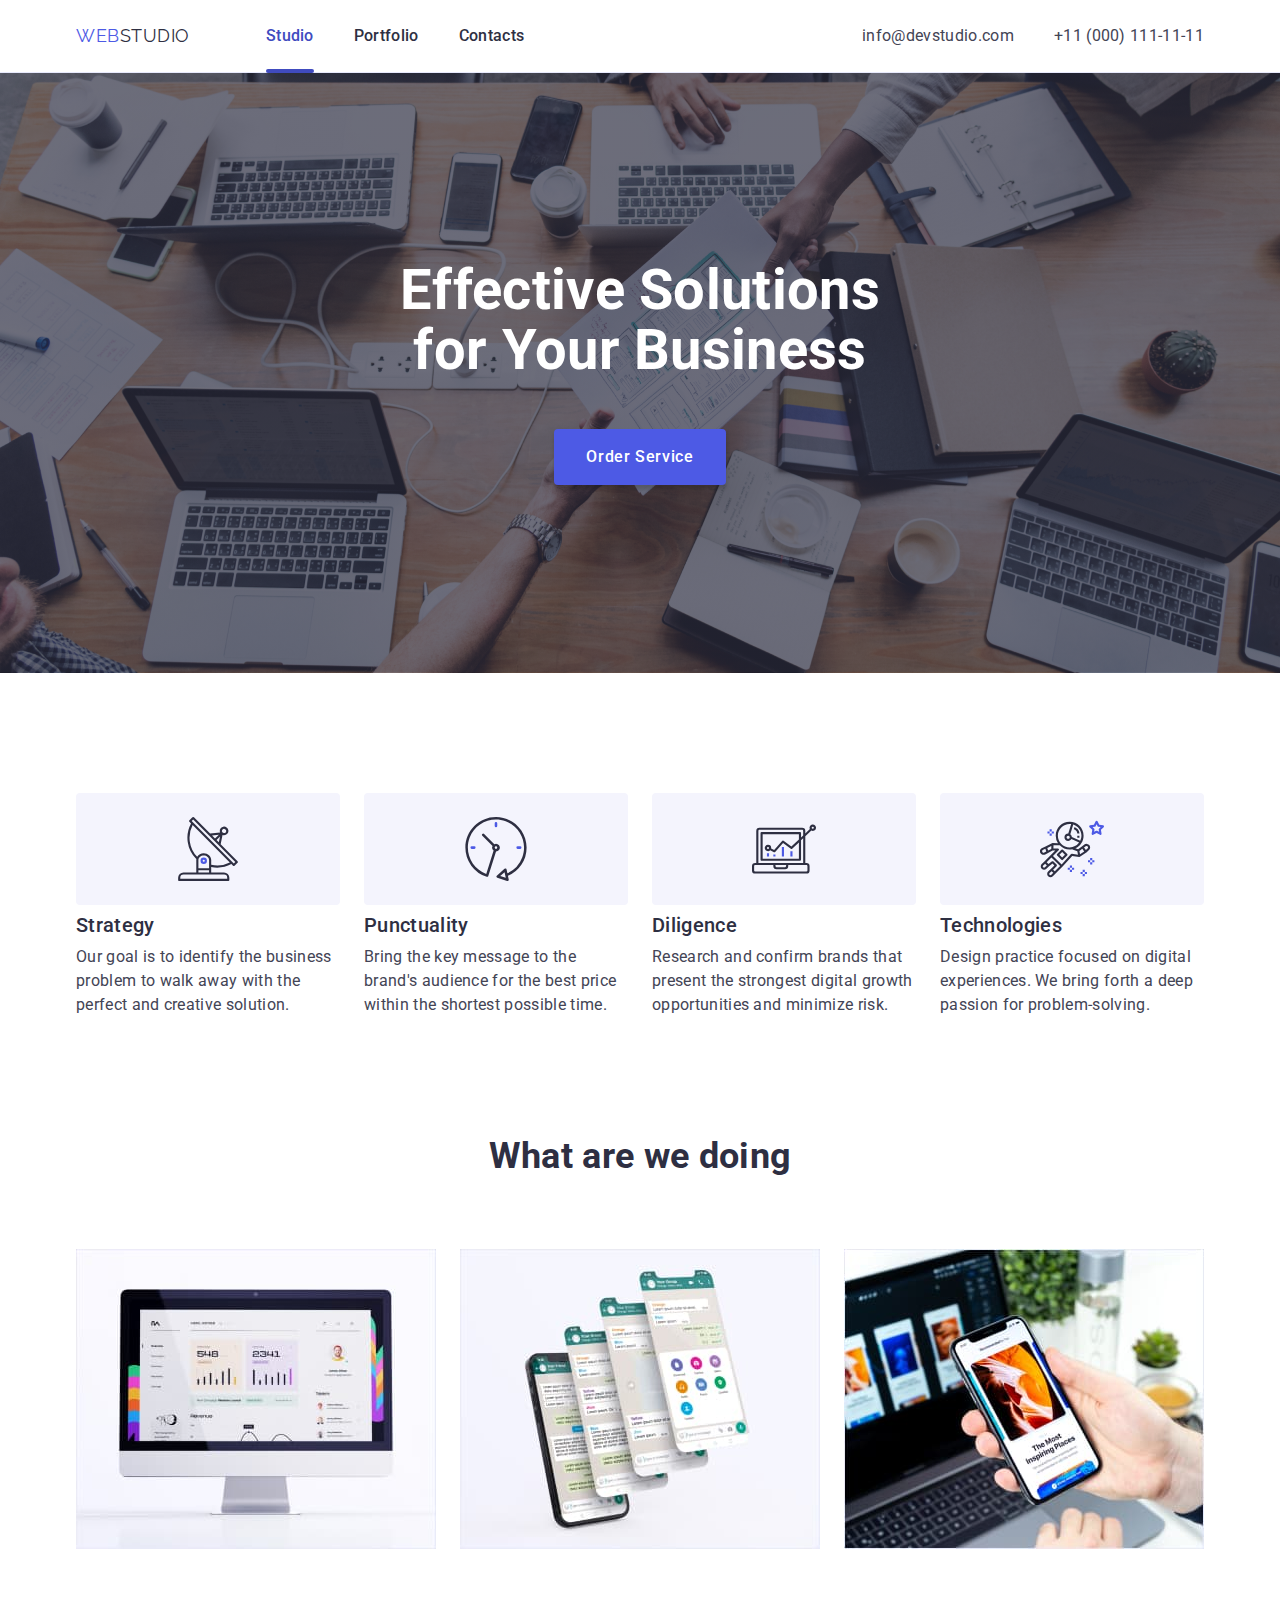
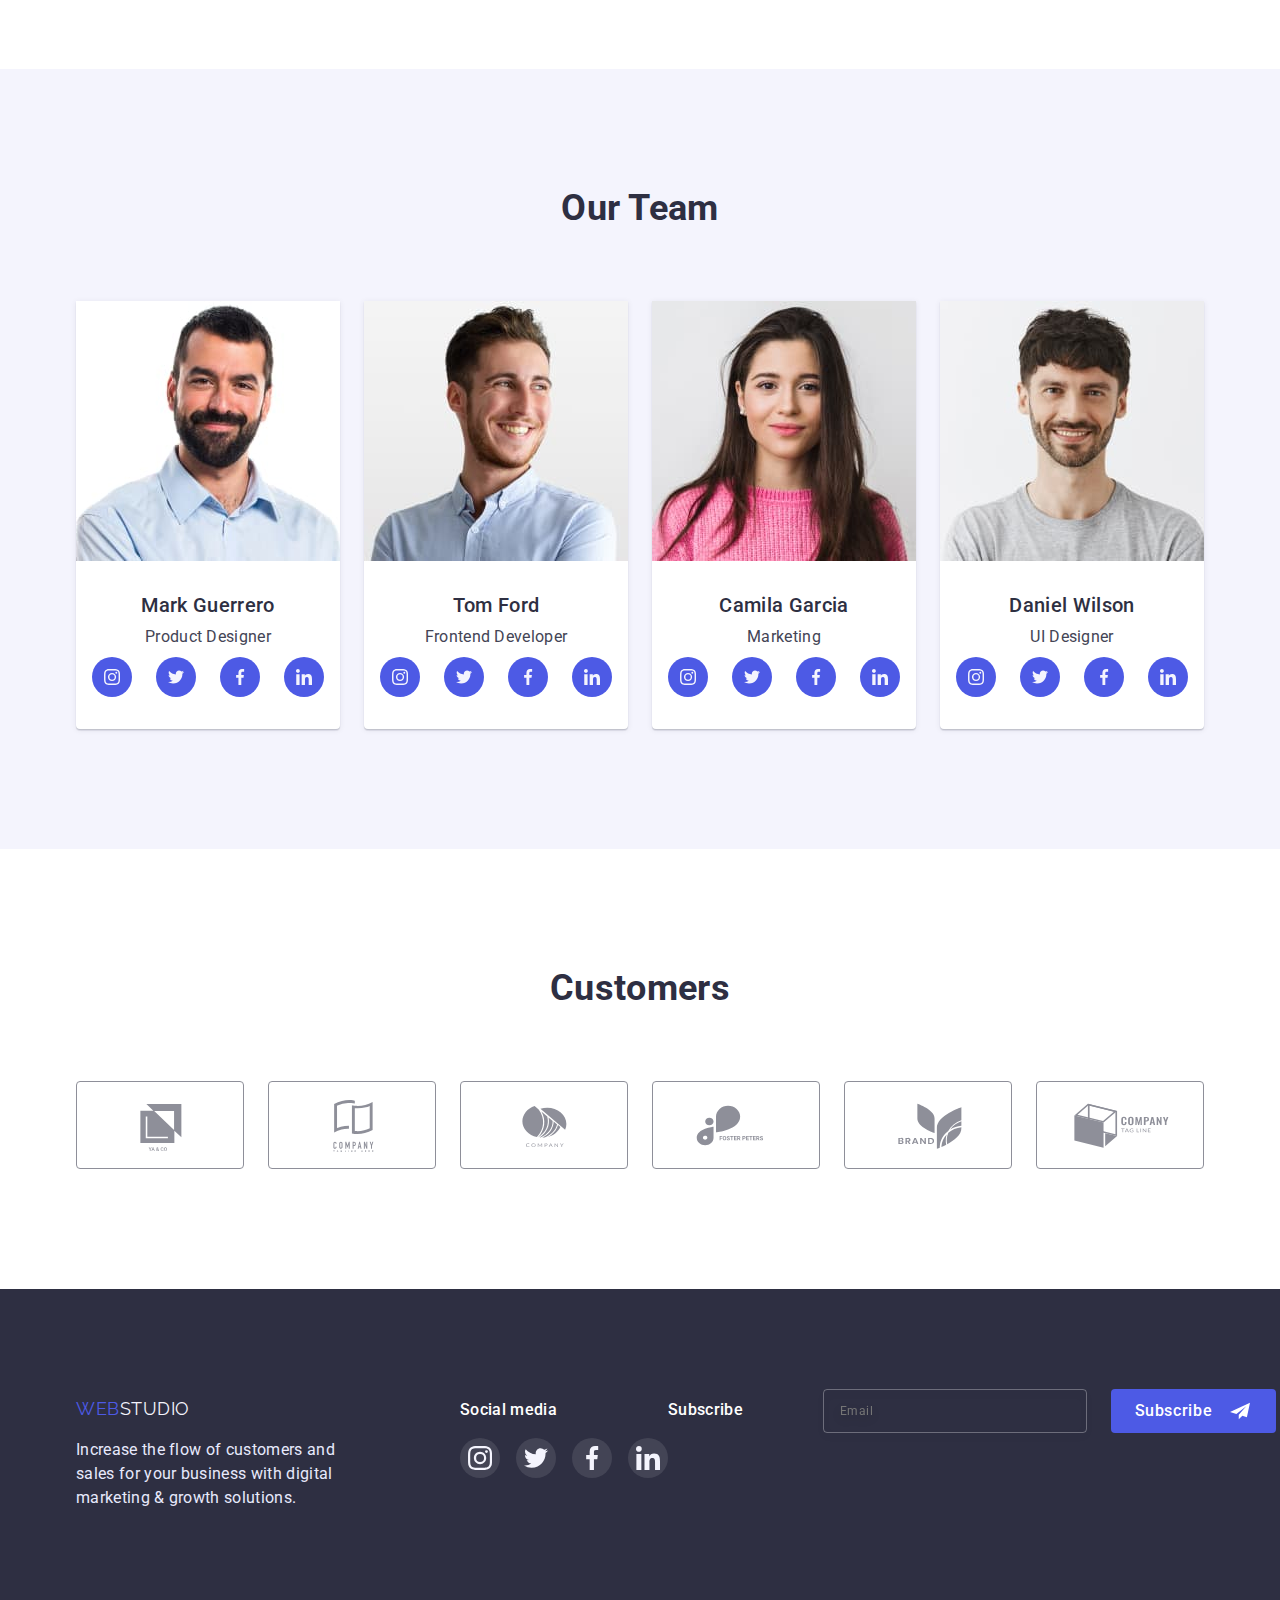
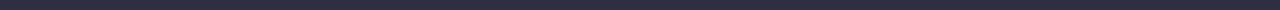
==== commit 3a289089: "Finalize forms" ====
--- a/index.html
+++ b/index.html
@@ -402,13 +402,24 @@
             </li>
           </ul>
         </div>
+        <p class="footer-subscribe-title">Subscribe</p>
         <!-- Form -->
         <form class="form-subscribe">
-          <p class="footer-subscribe-title">Subscribe</p>
           <div class="form-subscribe-items">
             <div class="form-subscribe-field">
-              <label for="email" class="form-subscribe-label">Email</label>
-              <input type="email" name="email" id="email" />
+              <label
+                for="email"
+                aria-label="Email"
+                class="form-subscribe-label"
+              >
+                <input
+                  class="form-subscribe-input"
+                  type="email"
+                  name="email"
+                  id="email"
+                  placeholder="Email"
+                />
+              </label>
             </div>
             <button type="submit" class="btn btn-subscribe">
               Subscribe
@@ -435,7 +446,7 @@
         <!-- Form-order -->
         <form class="form-order">
           <div class="form-order-field">
-            <label for="user-name" class="">Name</label>
+            <label for="user-name" class="form-order-label">Name</label>
             <div class="form-order-field-wrap">
               <input
                 class="form-order-input"
@@ -449,7 +460,7 @@
             </div>
           </div>
           <div class="form-order-field">
-            <label for="user-tel" class="">Phone</label>
+            <label for="user-tel" class="form-order-label">Phone</label>
             <div class="form-order-field-wrap">
               <input
                 class="form-order-input"
@@ -476,59 +487,34 @@
               </svg>
             </div>
           </div>
-          <button type="submit">Send</button>
-          <!-- Попередня робота
-            <div class="form-order-field">
-            <label for="name" class="form-order-label">Name</label>
-            <div class="form-order-input-wrap">
-              <input
-                class="form-order-input"
-                type="text"
-                name="name"
-                id="name"
-              />
-              <svg class="form-order-icon" width="18" height="18">
-                <use href="./images/icons.svg#icon-person"></use>
-              </svg>
-            </div>
-          </div>
           <div class="form-order-field">
-            <label for="tel" class="form-order-label">Phone</label>
-            <input class="form-order-input" type="tel" name="tel" id="tel" />
-            <svg class="form-order-icon" width="18" height="18">
-              <use href="./images/icons.svg#icon-phone"></use>
-            </svg>
-          </div>
-          <div class="form-order-field">
-            <label for="email" class="form-order-label">Email</label>
-            <input
-              class="form-order-input"
-              type="email"
-              name="email"
-              id="email"
-            />
-            <svg class="form-order-icon" width="18" height="18">
-              <use href="./images/icons.svg#icon-email"></use>
-            </svg>
-          </div>
-           <div class="form-order-field">
-            <label for="comment">Comment</label>
+            <label for="user-comment" class="form-order-label">Comment</label>
             <textarea
-              class="comment"
-              name="comment"
-              id="comment"
+              class="form-order-textarea"
+              name="user-comment"
+              id="user-comment"
               placeholder="Text input"
-            >
-            </textarea>
+            ></textarea>
           </div>
           <div class="form-order-checkbox">
-            <input type="checkbox" name="policy" id="policy" />
-            <label for="policy" class="form-order-label-checkbox"
-              >I accept the terms and conditions of the
-              <a href="#">Privacy Policy </a>
+            <input
+              class="form-order-input-checkbox visually-hidden"
+              type="checkbox"
+              name="policy"
+              id="policy"
+              value="checked"
+            />
+            <label for="policy" class="form-order-label-checkbox">
+              <span>
+                <svg class="form-order-policy-icon" width="10" height="8">
+                  <use href="./images/icons.svg#icon-click"></use>
+                </svg> </span
+              >I accept the terms and conditions of the &nbsp;<a href="#"
+                >Privacy Policy</a
+              >
             </label>
           </div>
-          <button type="submit" class="btn primary">Send</button> -->
+          <button type="submit" class="btn primary">Send</button>
         </form>
       </div>
     </div>
--- a/css/styles.css
+++ b/css/styles.css
@@ -599,8 +599,7 @@
   margin-left: 120px;
 }
 
-.footer-icons-title,
-.footer-subscribe-title {
+.footer-icons-title {
   margin-bottom: var(--footer-gap-margin);
   color: var(--main-basic-color);
 
@@ -630,6 +629,13 @@
   background-color: var(--success-color);
 }
 
+.footer-subscribe-title {
+  margin-bottom: 18px;
+  color: var(--main-basic-color);
+
+  font-weight: var(--med-font);
+}
+
 /* Form */
 
 .form-subscribe {
@@ -642,27 +648,20 @@
   gap: var(--column-img-gap);
 }
 
-.form-subscribe-field {
-  display: flex;
-  justify-items: center;
+.form-subscribe-field input {
   width: 264px;
+  padding: 9px 0px 9px 16px;
 
   border: 1px solid rgba(255, 255, 255, 0.3);
   filter: drop-shadow(0px 4px 4px rgba(0, 0, 0, 0.15));
   border-radius: 4px;
-}
-
-.form-subscribe-field label {
-  padding: 8px 0px 8px 16px;
 
   color: rgba(255, 255, 255, 0.6);
+  background-color: transparent;
 
   font-size: var(--small-font-size);
   line-height: 2;
   letter-spacing: var(--small-btn-letter-spacing);
-}
-
-.form-subscribe-field input {
 }
 
 .btn-subscribe {
@@ -771,89 +770,116 @@
 
 /* Form-order */
 
+.form-order-field {
+  margin-bottom: 8px;
+
+  font-size: var(--small-font-size);
+  line-height: var(--small-line-height);
+  letter-spacing: var(--small-btn-letter-spacing);
+}
+
+.form-order-label {
+  margin-bottom: 4px;
+
+  color: var(--subtle-text-color);
+}
+
+.form-order-field-wrap {
+  position: relative;
+}
+
 .form-order-input {
   width: 100%;
   height: 40px;
-  padding-top: 8px;
-  padding-left: 16px;
-  padding-bottom: 8px;
+  padding-top: 11px;
+  padding-left: 38px;
+  padding-bottom: 11px;
   margin-bottom: 8px;
   border: 1px solid rgba(33, 33, 33, 0.2);
   border-radius: 4px;
 
   background-color: transparent;
-}
-
-.form-order-field {
-  margin-bottom: 8px;
-}
-
-.form-order-label {
-  margin-bottom: 4px;
-}
-
-.form-order-field-wrap {
-  position: relative;
+  color: 000000;
+
+  outline: transparent;
+}
+
+.form-order-input:focus,
+.form-order-textarea:focus {
+  border: 1px solid var(--primary-brand-color);
+  border-radius: 4px;
 }
 
 .form-order-icon {
   position: absolute;
-  top: 50%;
+  top: 45%;
   transform: translateY(-50%);
-}
-
-/* Попередня робота */
-/* .form-order-field {
-}
-
-  color: var(--subtle-text-color);
+  left: 12px;
+
+  transition: fill var(--transition-duration) var(--transition-timing-function);
+}
+
+.form-order-input:focus + .form-order-icon {
+  fill: var(--primary-brand-color);
+}
+
+.form-order-textarea {
+  width: 100%;
+  height: 120px;
+  padding-top: 8px;
+  padding-left: 16px;
+  margin-bottom: 0px;
+  border: 1px solid rgba(33, 33, 33, 0.2);
+  border-radius: 4px;
+
+  color: rgba(117, 117, 117, 0.5);
+  background-color: transparent;
+
   font-size: var(--small-font-size);
   line-height: var(--small-line-height);
   letter-spacing: var(--small-btn-letter-spacing);
-}
-
-.form-order-input-wrap {
-  position: relative;
-}
-
-.form-order-input {
-  width: 100%;
-  height: 40px;
-  padding: 8px 4px 8px 16px;
-  border: 1px solid rgba(33, 33, 33, 0.2);
-  border-radius: 4px;
-
-  background-color: transparent;
-}
-
-.form-order-icon {
-  position: absolute;
-  top: 50%;
-  transform: translateY(-50%);
-}
-
-.comment {
-  color: rgba(117, 117, 117, 0.5);
+
+  outline: transparent;
+  resize: none;
+}
+
+.form-order-checkbox {
+  margin-top: 16px;
+  margin-bottom: 24px;
+}
+
+.form-order-label-checkbox {
+  display: flex;
+  align-items: baseline;
+
+  color: #757575;
 
   font-size: var(--small-font-size);
   line-height: var(--small-line-height);
   letter-spacing: var(--small-btn-letter-spacing);
 }
 
-.form-order-checkbox {
-  margin-bottom: 24px;
-}
-
-.form-order-label-checkbox {
-  color: #757575;
-
-  font-size: var(--small-font-size);
-  line-height: var(--small-line-height);
-  letter-spacing: var(--small-btn-letter-spacing);
-}
-
 .form-order-label-checkbox a {
   color: var(--primary-brand-color);
 
   line-height: var(--header-logo-line-height);
-} */
+}
+
+.form-order-label-checkbox span {
+  display: flex;
+  justify-content: center;
+  align-items: center;
+  width: 16px;
+  height: 16px;
+  border: 1.25px solid var(--title-text-color);
+  border-radius: 2px;
+  margin-right: 8px;
+
+  fill: transparent;
+}
+
+.form-order-input-checkbox:checked + .form-order-label-checkbox > span {
+  border: none;
+  background-color: var(--pressed-state-color);
+  fill: var(--light-backgrounds-color);
+}
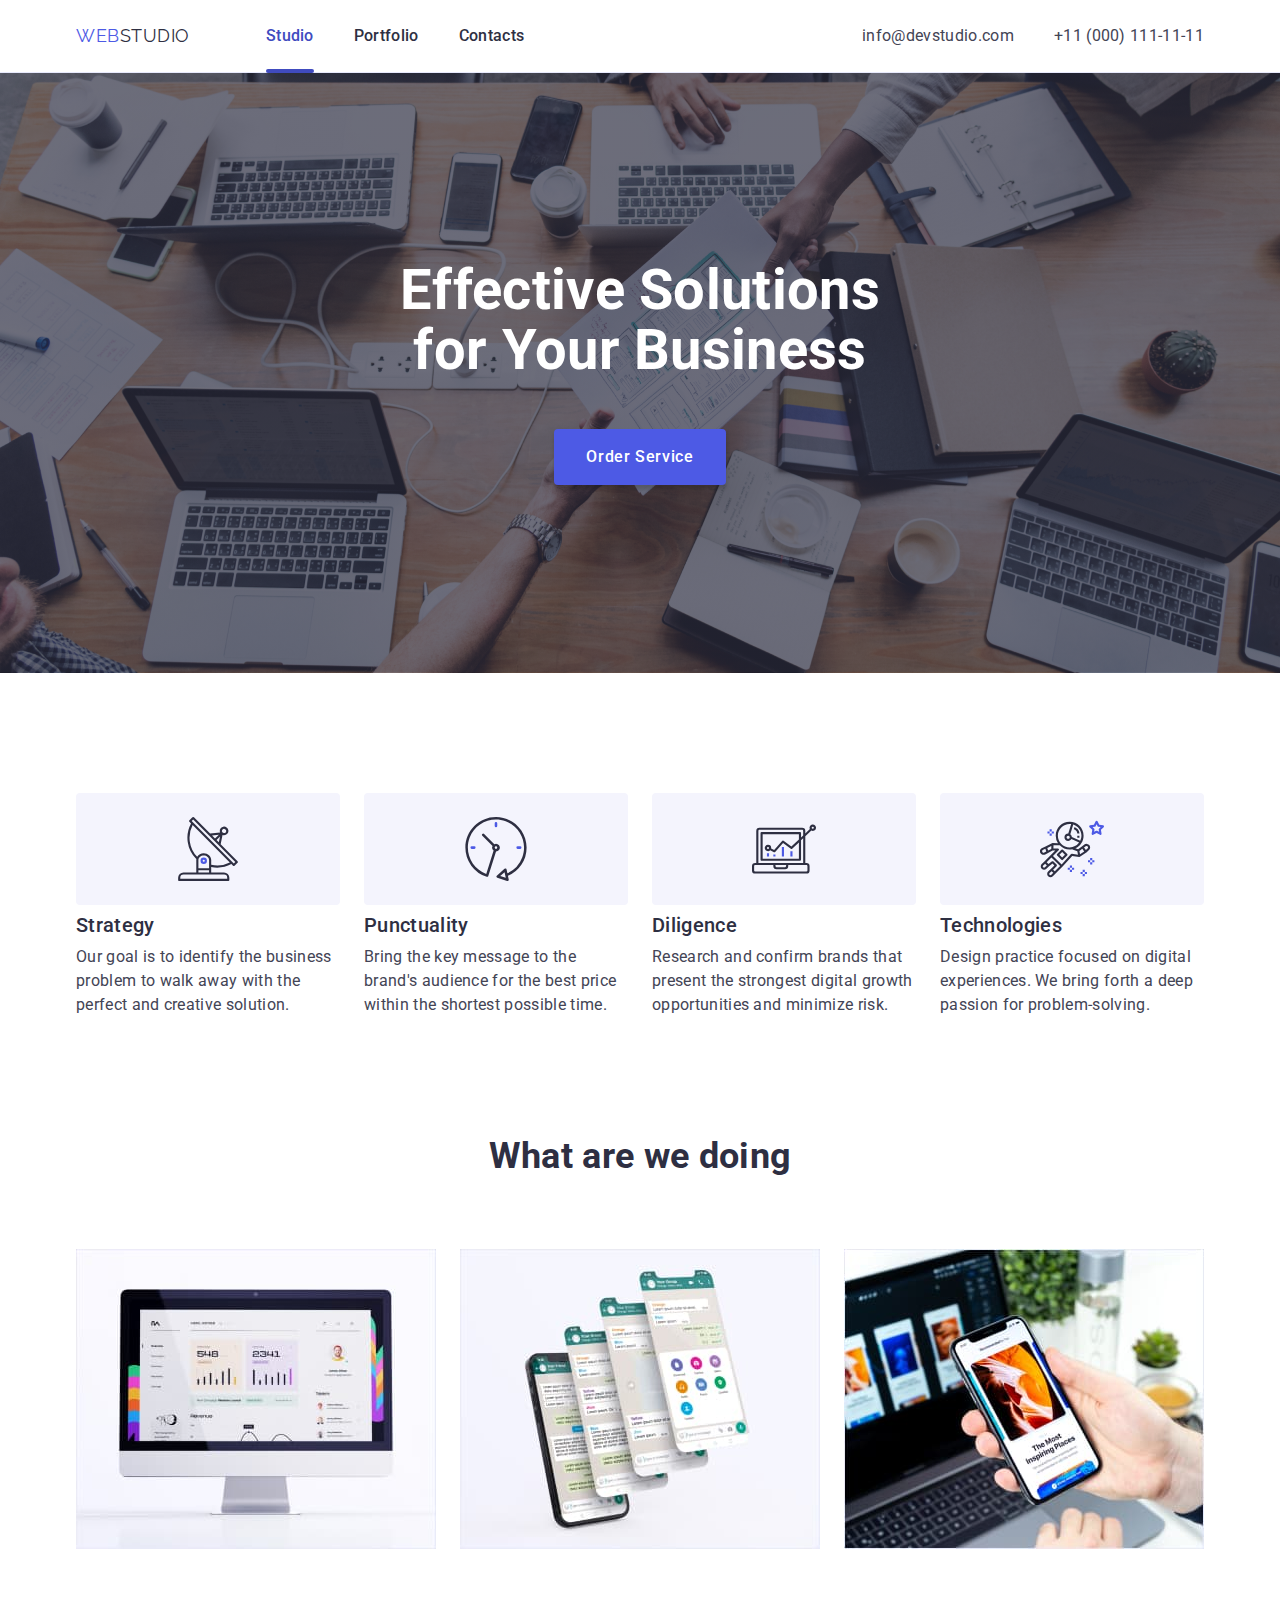
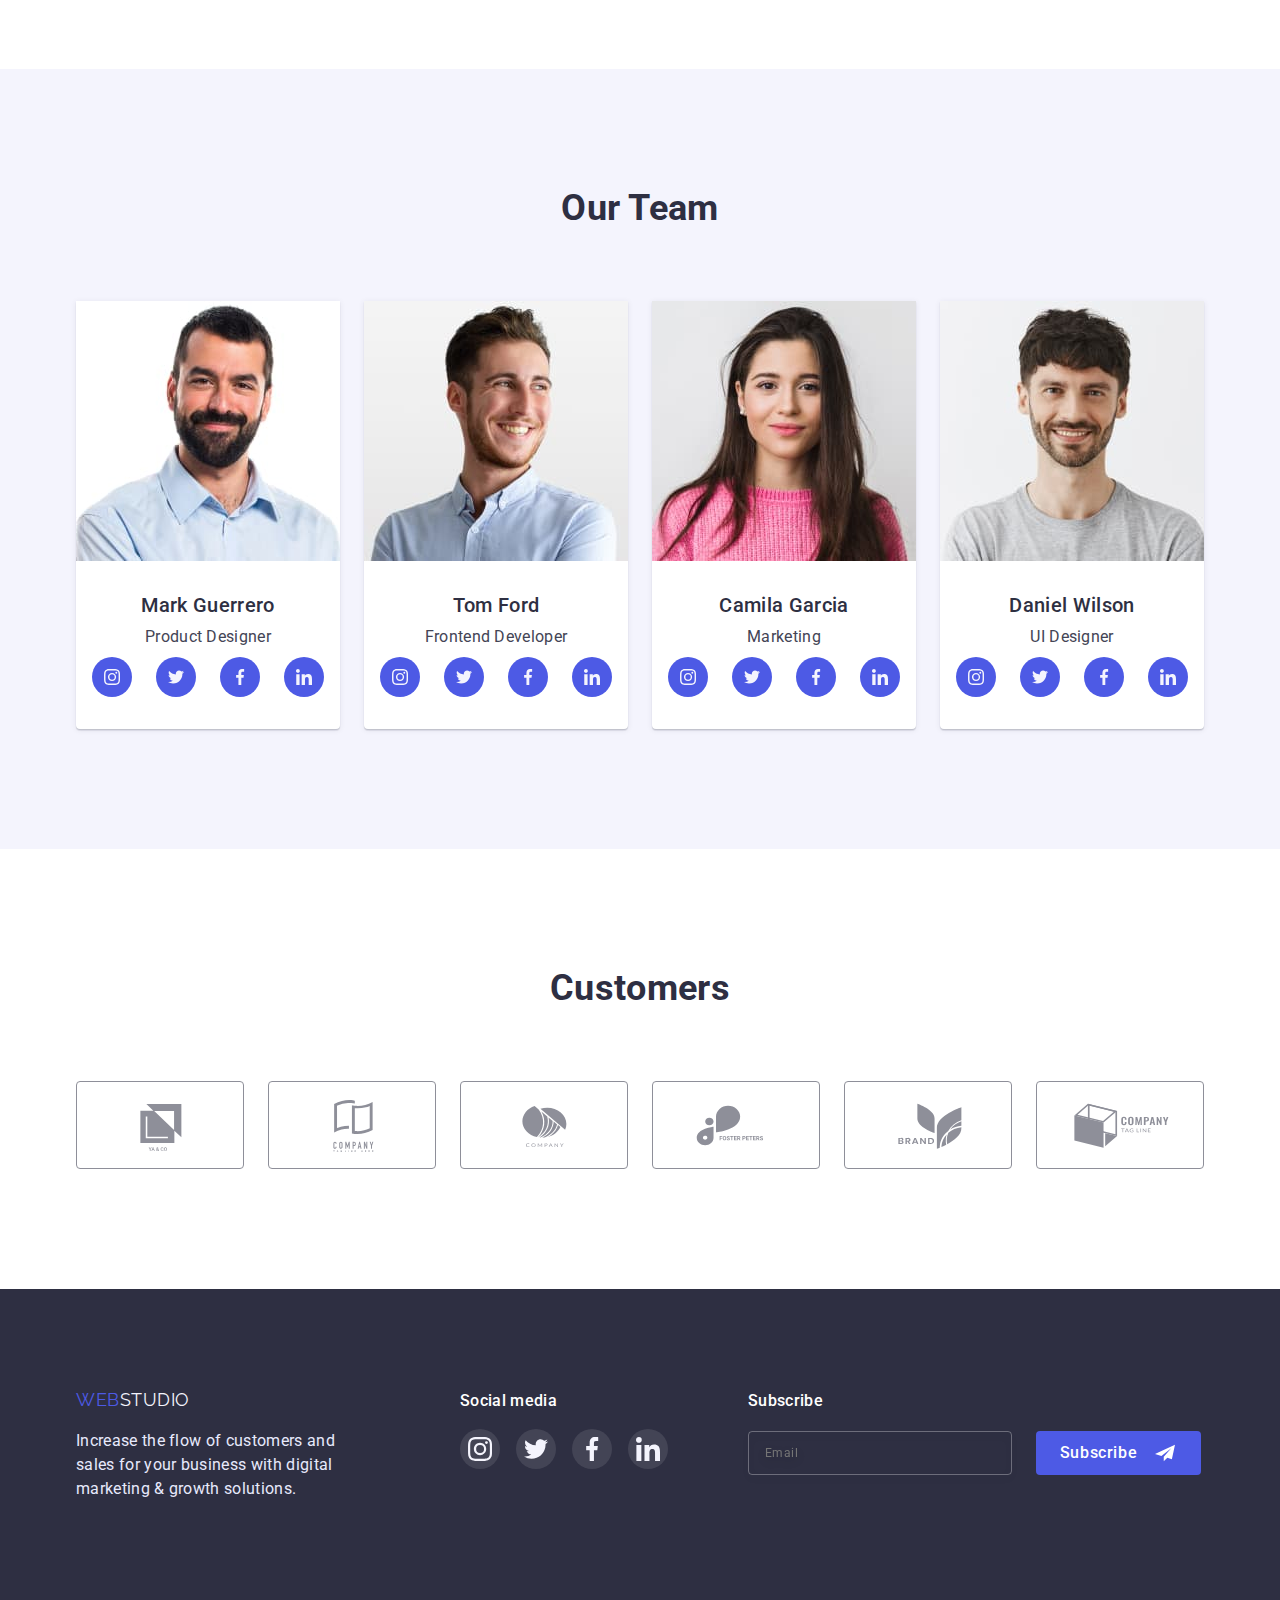
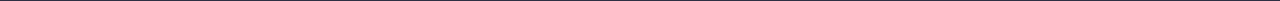
==== commit e69ebef8: "Update footer" ====
--- a/index.html
+++ b/index.html
@@ -402,9 +402,9 @@
             </li>
           </ul>
         </div>
-        <p class="footer-subscribe-title">Subscribe</p>
         <!-- Form -->
         <form class="form-subscribe">
+          <p class="footer-subscribe-title">Subscribe</p>
           <div class="form-subscribe-items">
             <div class="form-subscribe-field">
               <label
--- a/css/styles.css
+++ b/css/styles.css
@@ -629,14 +629,13 @@
   background-color: var(--success-color);
 }
 
+/* Form */
 .footer-subscribe-title {
   margin-bottom: 18px;
   color: var(--main-basic-color);
 
   font-weight: var(--med-font);
 }
-
-/* Form */
 
 .form-subscribe {
   margin-left: 80px;
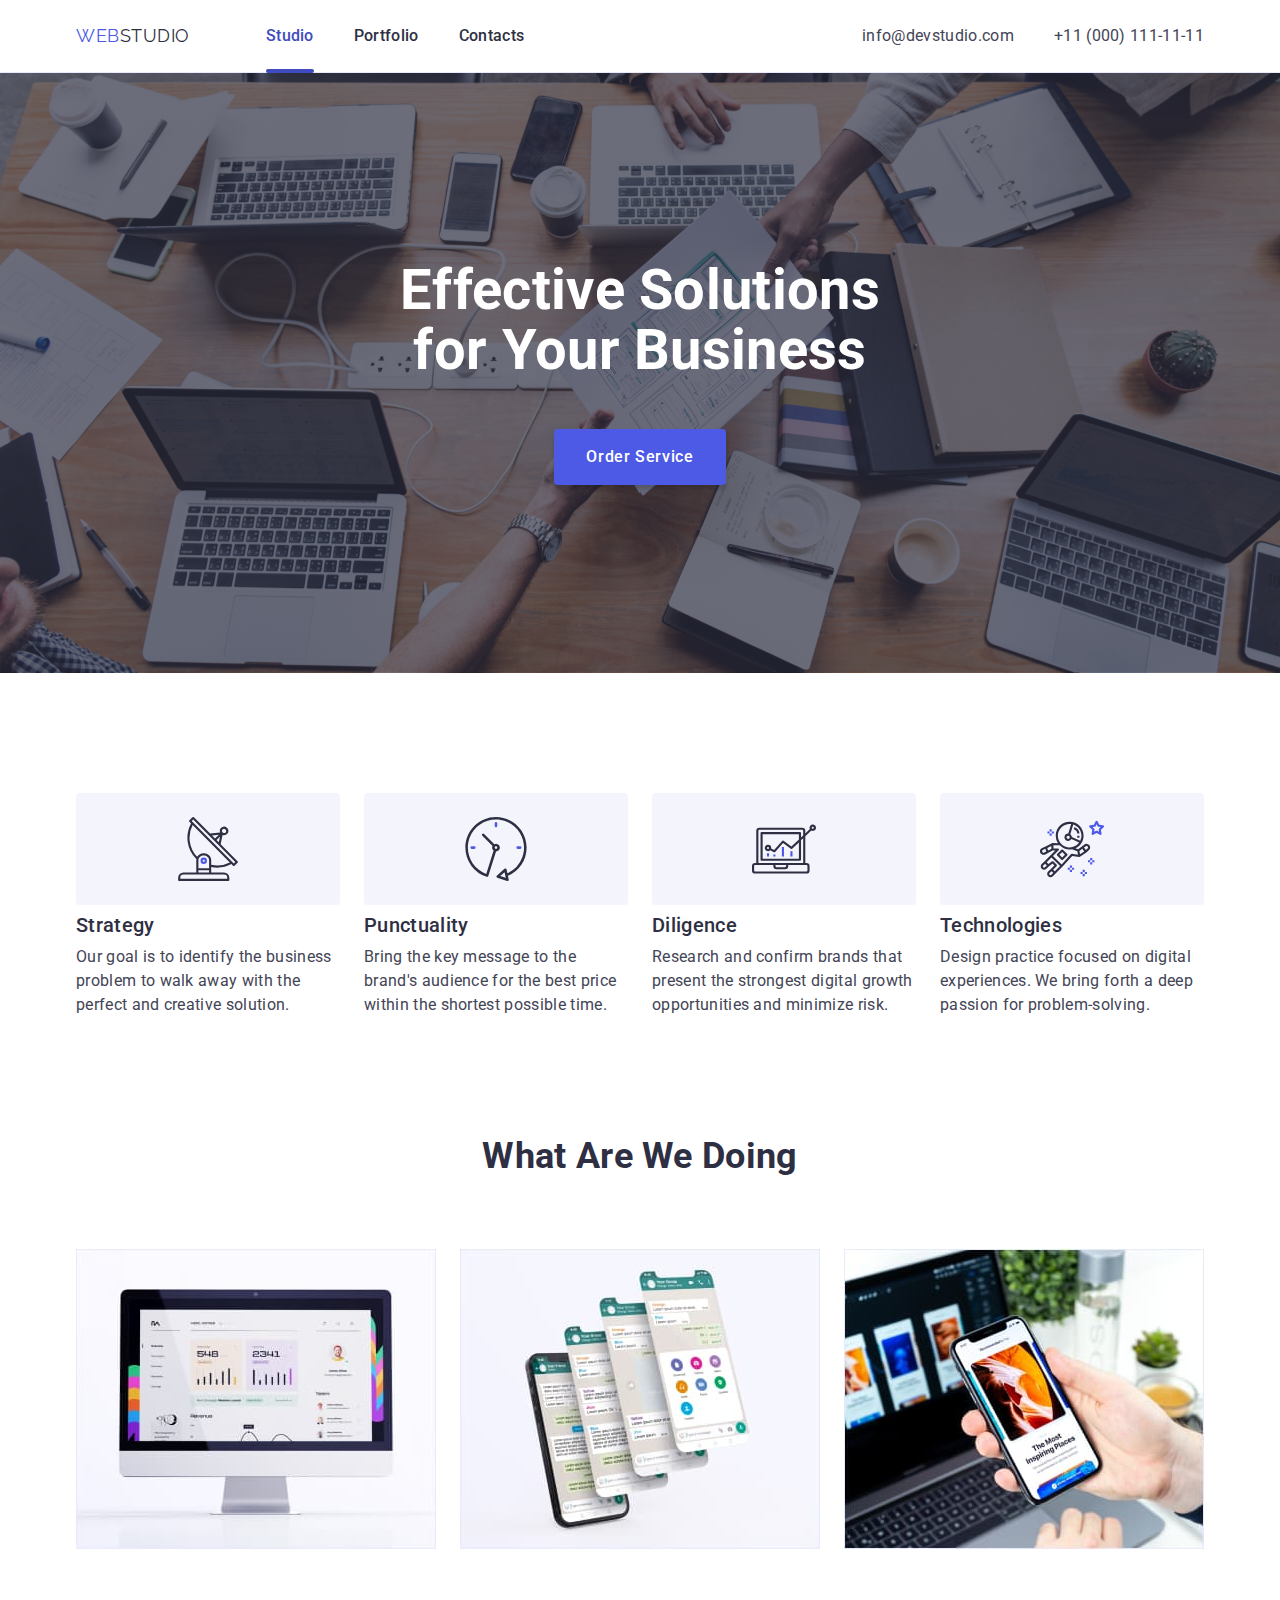
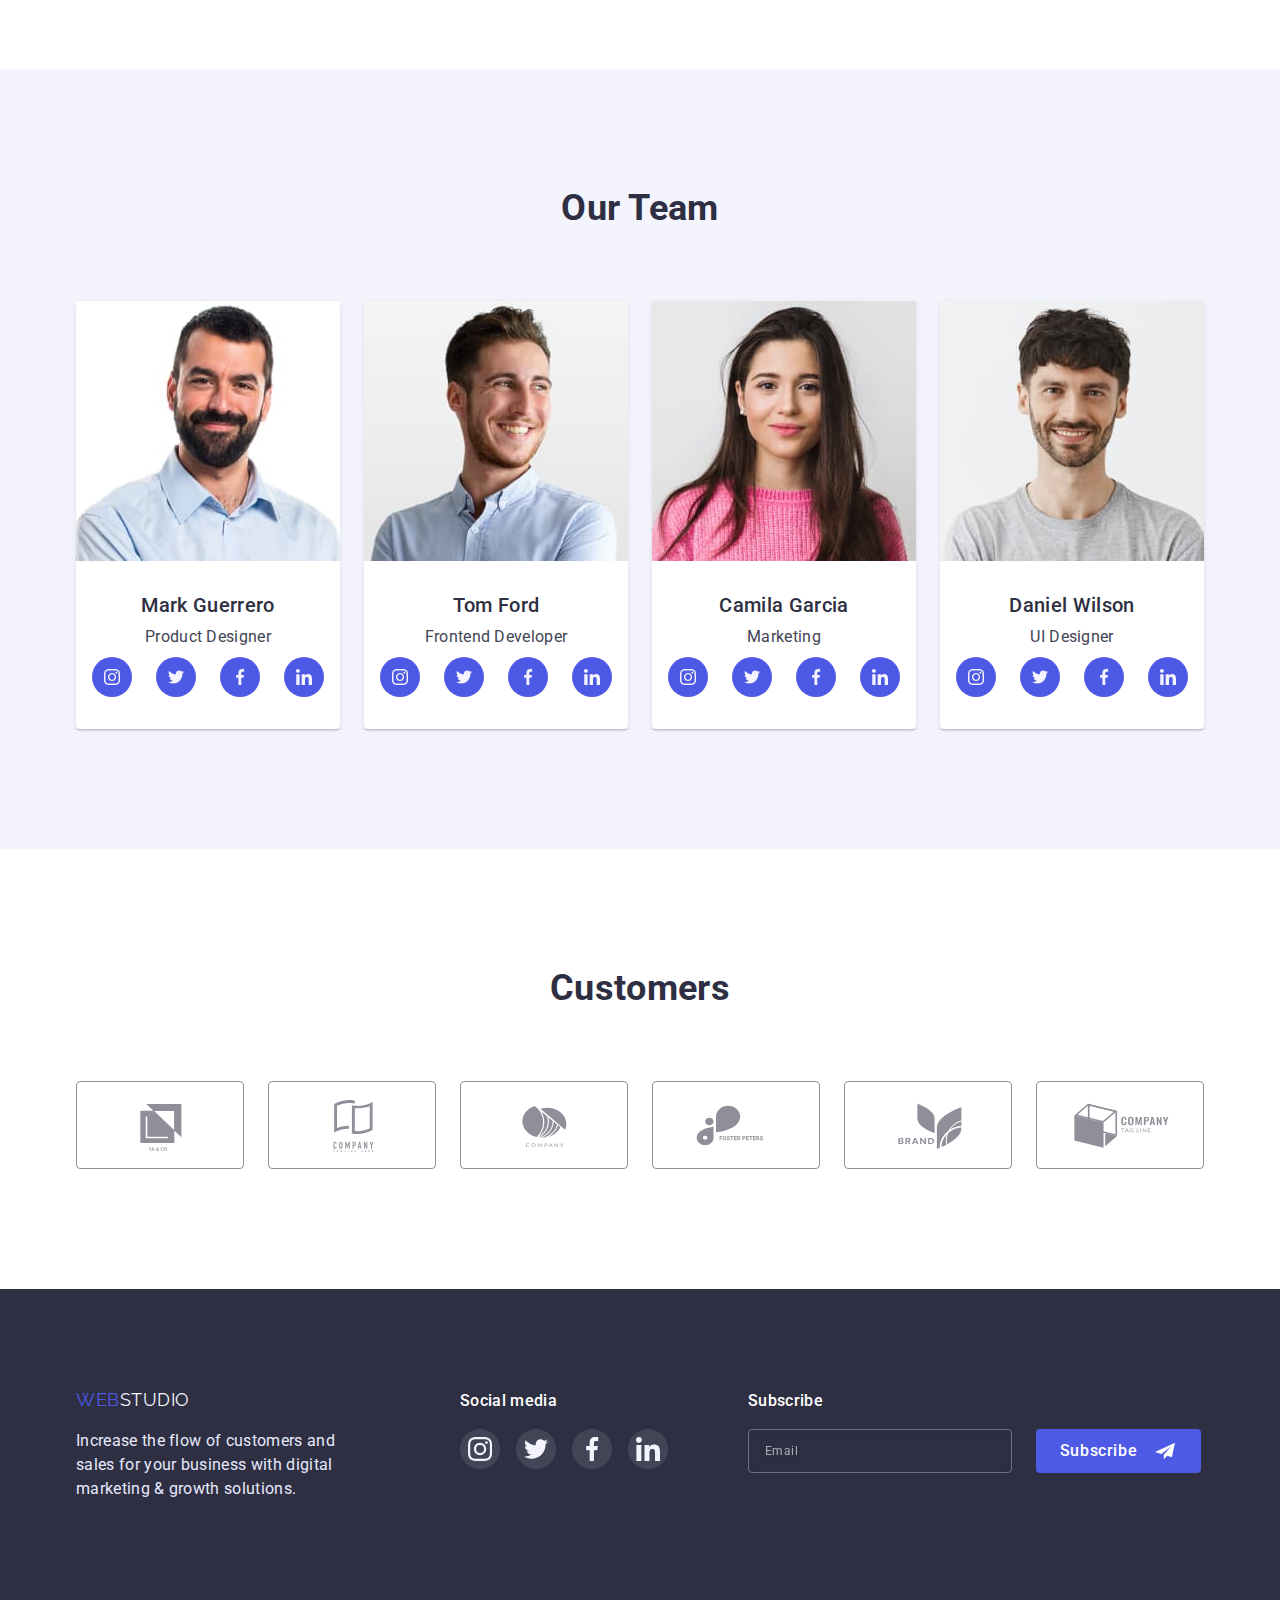
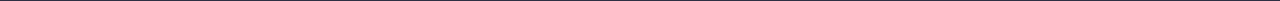
==== commit b6ec05a8: "Add edits to HW6" ====
--- a/index.html
+++ b/index.html
@@ -122,7 +122,7 @@
       <!-- Our Flow -->
       <section class="flow">
         <div class="container">
-          <h2 class="section-title">What are we doing</h2>
+          <h2 class="flow-title section-title">What are we doing</h2>
           <ul class="flow-list list">
             <li class="flow-item">
               <img
@@ -403,32 +403,24 @@
           </ul>
         </div>
         <!-- Form -->
-        <form class="form-subscribe">
+        <div class="form-subscribe-wrap">
           <p class="footer-subscribe-title">Subscribe</p>
-          <div class="form-subscribe-items">
-            <div class="form-subscribe-field">
-              <label
-                for="email"
-                aria-label="Email"
-                class="form-subscribe-label"
-              >
-                <input
-                  class="form-subscribe-input"
-                  type="email"
-                  name="email"
-                  id="email"
-                  placeholder="Email"
-                />
-              </label>
-            </div>
+          <form class="form-subscribe">
+            <input
+              class="form-subscribe-input"
+              type="email"
+              name="email"
+              id="email"
+              placeholder="Email"
+            />
             <button type="submit" class="btn btn-subscribe">
               Subscribe
               <svg width="24" height="20">
                 <use href="./images/icons.svg#icon-subscribe"></use>
               </svg>
             </button>
-          </div>
-        </form>
+          </form>
+        </div>
       </div>
     </footer>
     <!-- Backdrop -->
--- a/css/styles.css
+++ b/css/styles.css
@@ -27,6 +27,7 @@
   --accent-color: #e7e9fc;
   --light-backgrounds-color: #f4f4fd;
   --main-basic-color: #ffffff;
+  --second-basic-color: #000000;
   --hero-bg: #2e2f42;
   --hero-bg-gradient: rgba(46, 47, 66, 0.7);
   --modal-window-color: #fcfcfc;
@@ -391,6 +392,10 @@
   padding-bottom: var(--top-bottom-section-padding);
 }
 
+.flow-title {
+  text-transform: capitalize;
+}
+
 .flow-list {
   display: flex;
   column-gap: var(--column-img-gap);
@@ -631,23 +636,22 @@
 
 /* Form */
 .footer-subscribe-title {
-  margin-bottom: 18px;
+  margin-bottom: 16px;
   color: var(--main-basic-color);
 
   font-weight: var(--med-font);
 }
 
+.form-subscribe-wrap {
+  margin-left: 80px;
+}
+
 .form-subscribe {
-  margin-left: 80px;
-}
-
-.form-subscribe-items {
-  display: flex;
-  justify-content: baseline;
+  display: flex;
   gap: var(--column-img-gap);
 }
 
-.form-subscribe-field input {
+.form-subscribe-input {
   width: 264px;
   padding: 9px 0px 9px 16px;
 
@@ -655,8 +659,17 @@
   filter: drop-shadow(0px 4px 4px rgba(0, 0, 0, 0.15));
   border-radius: 4px;
 
+  background-color: transparent;
+
   color: rgba(255, 255, 255, 0.6);
-  background-color: transparent;
+
+  font-size: var(--small-font-size);
+  line-height: 2;
+  letter-spacing: var(--small-btn-letter-spacing);
+}
+
+.form-subscribe-input::placeholder {
+  color: rgba(255, 255, 255, 0.6);
 
   font-size: var(--small-font-size);
   line-height: 2;
@@ -708,7 +721,7 @@
   left: 50%;
   transform: translate(-50%, -50%) scale(1) rotate(360deg);
   width: 408px;
-  min-height: 576px;
+  height: 584px;
   box-shadow: 0px 1px 1px rgba(0, 0, 0, 0.14), 0px 1px 3px rgba(0, 0, 0, 0.12),
     0px 2px 1px rgba(0, 0, 0, 0.2);
   border-radius: 4px;
@@ -736,7 +749,7 @@
   border-radius: 50%;
 
   background: var(--light-backgrounds-color);
-  fill: #000000;
+  fill: var(--second-basic-color);
 
   transition: background-color var(--transition-duration)
       var(--transition-timing-function),
@@ -764,20 +777,18 @@
   color: var(--title-text-color);
 
   font-weight: var(--med-font);
-  line-height: var(--primary-line-height);
 }
 
 /* Form-order */
 
 .form-order-field {
-  margin-bottom: 8px;
-
   font-size: var(--small-font-size);
   line-height: var(--small-line-height);
   letter-spacing: var(--small-btn-letter-spacing);
 }
 
 .form-order-label {
+  display: block;
   margin-bottom: 4px;
 
   color: var(--subtle-text-color);
@@ -798,7 +809,7 @@
   border-radius: 4px;
 
   background-color: transparent;
-  color: 000000;
+  color: var(--title-text-color);
 
   outline: transparent;
 }
@@ -823,6 +834,7 @@
 }
 
 .form-order-textarea {
+  display: block;
   width: 100%;
   height: 120px;
   padding-top: 8px;
